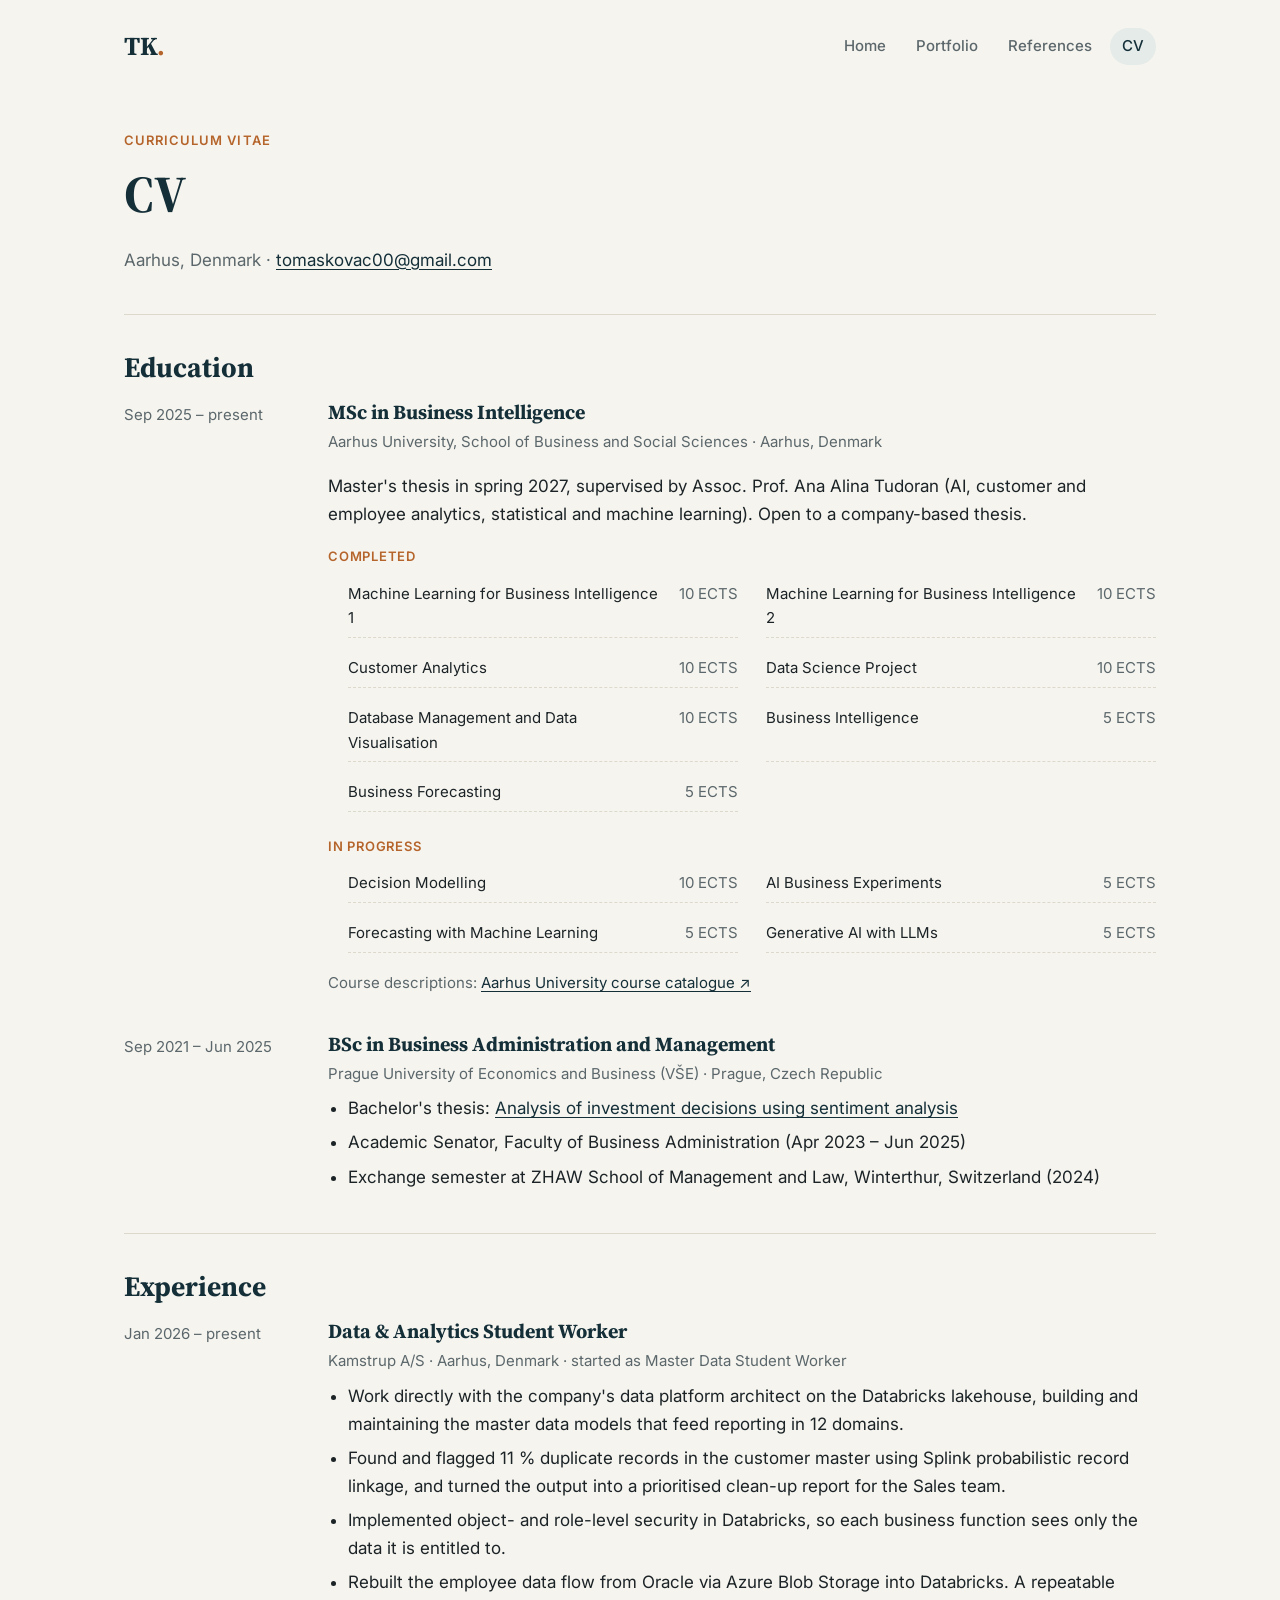
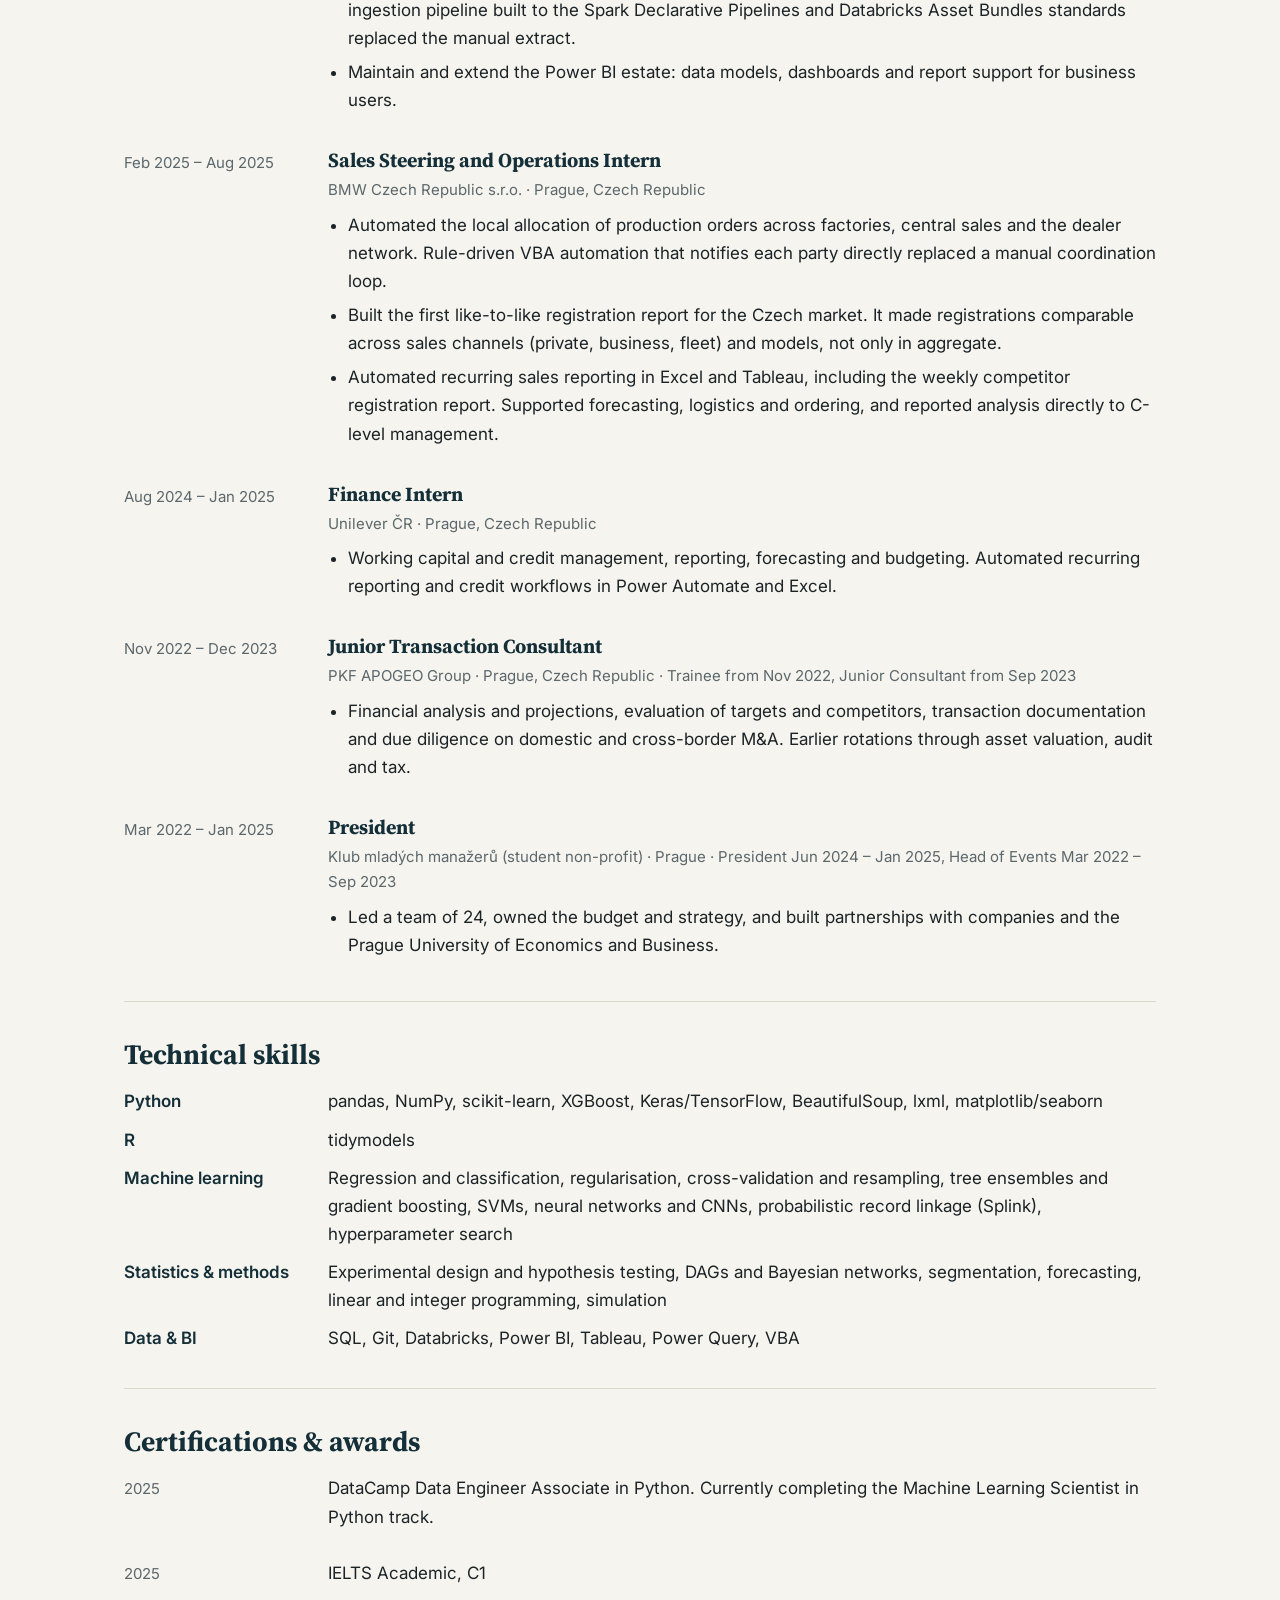
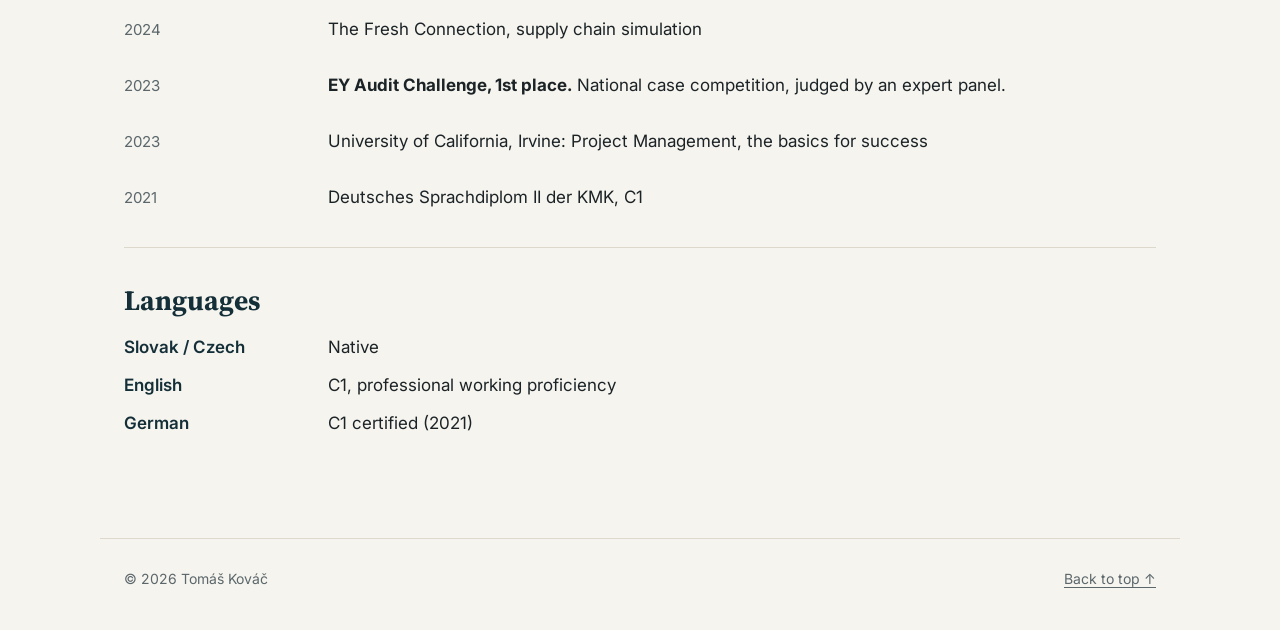
==== cv.html @ 1312817f "Add personal portfolio site: home, portfolio, references, CV Co-Authored-By: Claude Opus 5.5 <norepl" ====
<!doctype html>
<html lang="en">
<head>
  <meta charset="utf-8">
  <meta name="viewport" content="width=device-width, initial-scale=1">
  <title>CV | Tomáš Kováč</title>
  <meta name="description" content="CV of Tomáš Kováč: MSc Business Intelligence at Aarhus BSS, experience at Kamstrup, BMW Czech Republic, Unilever and PKF APOGEO.">
  <link rel="icon" href="assets/favicon.svg" type="image/svg+xml">
  <link rel="preconnect" href="https://fonts.googleapis.com">
  <link rel="preconnect" href="https://fonts.gstatic.com" crossorigin>
  <link rel="stylesheet" href="https://fonts.googleapis.com/css2?family=Inter:wght@400;500;600&family=Source+Serif+4:ital,wght@0,600;0,700;1,400&display=swap">
  <link rel="stylesheet" href="assets/style.css">
</head>
<body id="top">
  <a class="skip" href="#main">Skip to content</a>
  <header class="header">
    <a class="wordmark" href="./" aria-label="Tomáš Kováč, home">TK<span class="wordmark-dot">.</span></a>
    <nav aria-label="Main navigation">
      <a href="./">Home</a>
      <a href="portfolio.html">Portfolio</a>
      <a href="references.html">References</a>
      <a href="cv.html" class="active" aria-current="page">CV</a>
    </nav>
  </header>

  <main id="main">
    <section class="page-head">
      <span class="eyebrow">Curriculum vitae</span>
      <h1>CV</h1>
      <p>Aarhus, Denmark · <a href="mailto:tomaskovac00@gmail.com">tomaskovac00@gmail.com</a></p>
    </section>

    <section class="cv-section">
      <h2>Education</h2>

      <div class="entry">
        <div class="entry-date">Sep 2025 – present</div>
        <div>
          <h3>MSc in Business Intelligence</h3>
          <p class="entry-sub">Aarhus University, School of Business and Social Sciences · Aarhus, Denmark</p>
          <p>Master's thesis in spring 2027, supervised by Assoc. Prof. Ana Alina Tudoran (AI, customer and employee analytics, statistical and machine learning). Open to a company-based thesis.</p>

          <p class="label">Completed</p>
          <ul class="courses">
            <li><span>Machine Learning for Business Intelligence 1</span><span class="ects">10 ECTS</span></li>
            <li><span>Machine Learning for Business Intelligence 2</span><span class="ects">10 ECTS</span></li>
            <li><span>Customer Analytics</span><span class="ects">10 ECTS</span></li>
            <li><span>Data Science Project</span><span class="ects">10 ECTS</span></li>
            <li><span>Database Management and Data Visualisation</span><span class="ects">10 ECTS</span></li>
            <li><span>Business Intelligence</span><span class="ects">5 ECTS</span></li>
            <li><span>Business Forecasting</span><span class="ects">5 ECTS</span></li>
          </ul>

          <p class="label">In progress</p>
          <ul class="courses">
            <li><span>Decision Modelling</span><span class="ects">10 ECTS</span></li>
            <li><span>AI Business Experiments</span><span class="ects">5 ECTS</span></li>
            <li><span>Forecasting with Machine Learning</span><span class="ects">5 ECTS</span></li>
            <li><span>Generative AI with LLMs</span><span class="ects">5 ECTS</span></li>
          </ul>
          <p class="entry-sub" style="margin-top:12px">Course descriptions: <a href="https://kursuskatalog.au.dk/en/?year=2026-2027">Aarhus University course catalogue ↗</a></p>
        </div>
      </div>

      <div class="entry">
        <div class="entry-date">Sep 2021 – Jun 2025</div>
        <div>
          <h3>BSc in Business Administration and Management</h3>
          <p class="entry-sub">Prague University of Economics and Business (VŠE) · Prague, Czech Republic</p>
          <ul>
            <li>Bachelor's thesis: <a href="portfolio.html">Analysis of investment decisions using sentiment analysis</a></li>
            <li>Academic Senator, Faculty of Business Administration (Apr 2023 – Jun 2025)</li>
            <li>Exchange semester at ZHAW School of Management and Law, Winterthur, Switzerland (2024)</li>
          </ul>
        </div>
      </div>
    </section>

    <section class="cv-section">
      <h2>Experience</h2>

      <div class="entry">
        <div class="entry-date">Jan 2026 – present</div>
        <div>
          <h3>Data &amp; Analytics Student Worker</h3>
          <p class="entry-sub">Kamstrup A/S · Aarhus, Denmark · started as Master Data Student Worker</p>
          <ul>
            <li>Work directly with the company's data platform architect on the Databricks lakehouse, building and maintaining the master data models that feed reporting in 12 domains.</li>
            <li>Found and flagged 11 % duplicate records in the customer master using Splink probabilistic record linkage, and turned the output into a prioritised clean-up report for the Sales team.</li>
            <li>Implemented object- and role-level security in Databricks, so each business function sees only the data it is entitled to.</li>
            <li>Rebuilt the employee data flow from Oracle via Azure Blob Storage into Databricks. A repeatable ingestion pipeline built to the Spark Declarative Pipelines and Databricks Asset Bundles standards replaced the manual extract.</li>
            <li>Maintain and extend the Power BI estate: data models, dashboards and report support for business users.</li>
          </ul>
        </div>
      </div>

      <div class="entry">
        <div class="entry-date">Feb 2025 – Aug 2025</div>
        <div>
          <h3>Sales Steering and Operations Intern</h3>
          <p class="entry-sub">BMW Czech Republic s.r.o. · Prague, Czech Republic</p>
          <ul>
            <li>Automated the local allocation of production orders across factories, central sales and the dealer network. Rule-driven VBA automation that notifies each party directly replaced a manual coordination loop.</li>
            <li>Built the first like-to-like registration report for the Czech market. It made registrations comparable across sales channels (private, business, fleet) and models, not only in aggregate.</li>
            <li>Automated recurring sales reporting in Excel and Tableau, including the weekly competitor registration report. Supported forecasting, logistics and ordering, and reported analysis directly to C-level management.</li>
          </ul>
        </div>
      </div>

      <div class="entry">
        <div class="entry-date">Aug 2024 – Jan 2025</div>
        <div>
          <h3>Finance Intern</h3>
          <p class="entry-sub">Unilever ČR · Prague, Czech Republic</p>
          <ul>
            <li>Working capital and credit management, reporting, forecasting and budgeting. Automated recurring reporting and credit workflows in Power Automate and Excel.</li>
          </ul>
        </div>
      </div>

      <div class="entry">
        <div class="entry-date">Nov 2022 – Dec 2023</div>
        <div>
          <h3>Junior Transaction Consultant</h3>
          <p class="entry-sub">PKF APOGEO Group · Prague, Czech Republic · Trainee from Nov 2022, Junior Consultant from Sep 2023</p>
          <ul>
            <li>Financial analysis and projections, evaluation of targets and competitors, transaction documentation and due diligence on domestic and cross-border M&amp;A. Earlier rotations through asset valuation, audit and tax.</li>
          </ul>
        </div>
      </div>

      <div class="entry">
        <div class="entry-date">Mar 2022 – Jan 2025</div>
        <div>
          <h3>President</h3>
          <p class="entry-sub">Klub mladých manažerů (student non-profit) · Prague · President Jun 2024 – Jan 2025, Head of Events Mar 2022 – Sep 2023</p>
          <ul>
            <li>Led a team of 24, owned the budget and strategy, and built partnerships with companies and the Prague University of Economics and Business.</li>
          </ul>
        </div>
      </div>
    </section>

    <section class="cv-section">
      <h2>Technical skills</h2>
      <dl class="skills">
        <dt>Python</dt><dd>pandas, NumPy, scikit-learn, XGBoost, Keras/TensorFlow, BeautifulSoup, lxml, matplotlib/seaborn</dd>
        <dt>R</dt><dd>tidymodels</dd>
        <dt>Machine learning</dt><dd>Regression and classification, regularisation, cross-validation and resampling, tree ensembles and gradient boosting, SVMs, neural networks and CNNs, probabilistic record linkage (Splink), hyperparameter search</dd>
        <dt>Statistics &amp; methods</dt><dd>Experimental design and hypothesis testing, DAGs and Bayesian networks, segmentation, forecasting, linear and integer programming, simulation</dd>
        <dt>Data &amp; BI</dt><dd>SQL, Git, Databricks, Power BI, Tableau, Power Query, VBA</dd>
      </dl>
    </section>

    <section class="cv-section">
      <h2>Certifications &amp; awards</h2>
      <div class="entry"><div class="entry-date">2025</div><div>DataCamp Data Engineer Associate in Python. Currently completing the Machine Learning Scientist in Python track.</div></div>
      <div class="entry"><div class="entry-date">2025</div><div>IELTS Academic, C1</div></div>
      <div class="entry"><div class="entry-date">2024</div><div>The Fresh Connection, supply chain simulation</div></div>
      <div class="entry"><div class="entry-date">2023</div><div><strong>EY Audit Challenge, 1st place.</strong> National case competition, judged by an expert panel.</div></div>
      <div class="entry"><div class="entry-date">2023</div><div>University of California, Irvine: Project Management, the basics for success</div></div>
      <div class="entry"><div class="entry-date">2021</div><div>Deutsches Sprachdiplom II der KMK, C1</div></div>
    </section>

    <section class="cv-section">
      <h2>Languages</h2>
      <dl class="skills">
        <dt>Slovak / Czech</dt><dd>Native</dd>
        <dt>English</dt><dd>C1, professional working proficiency</dd>
        <dt>German</dt><dd>C1 certified (2021)</dd>
      </dl>
    </section>
  </main>

  <footer class="footer">
    <span>© 2026 Tomáš Kováč</span>
    <a href="#top">Back to top ↑</a>
  </footer>
</body>
</html>
---- assets/style.css ----
:root {
  --bg: #f6f4ef;
  --surface: #ffffff;
  --ink: #1b2326;
  --muted: #5b676b;
  --line: #ddd8cc;
  --accent: #142f38;
  --accent-soft: #e4ebe9;
  --highlight: #b5652b;
  --serif: "Source Serif 4", Georgia, "Times New Roman", serif;
  --sans: "Inter", system-ui, -apple-system, "Segoe UI", Roboto, sans-serif;
  --max: 1080px;
}

* { box-sizing: border-box; }
html { scroll-behavior: smooth; }
body {
  margin: 0;
  background: var(--bg);
  color: var(--ink);
  font: 17px/1.65 var(--sans);
  -webkit-font-smoothing: antialiased;
}
img { max-width: 100%; display: block; }
a { color: var(--accent); text-underline-offset: 3px; }
a:hover { color: var(--highlight); }

.skip { position: absolute; left: -999px; }
.skip:focus { left: 16px; top: 16px; background: var(--surface); padding: 8px 12px; z-index: 10; }

/* Header */
.header {
  max-width: var(--max);
  margin: 0 auto;
  padding: 28px 24px;
  display: flex;
  align-items: center;
  justify-content: space-between;
  gap: 24px;
}
.wordmark {
  font: 700 26px/1 var(--serif);
  color: var(--accent);
  text-decoration: none;
  letter-spacing: -0.5px;
}
.wordmark-dot { color: var(--highlight); }
.header nav { display: flex; gap: 6px; flex-wrap: wrap; }
.header nav a {
  color: var(--muted);
  text-decoration: none;
  font-size: 15px;
  font-weight: 500;
  padding: 6px 12px;
  border-radius: 999px;
}
.header nav a:hover { color: var(--accent); background: var(--accent-soft); }
.header nav a.active { color: var(--accent); background: var(--accent-soft); }

main { max-width: var(--max); margin: 0 auto; padding: 0 24px 64px; }

/* Hero */
.hero {
  display: grid;
  grid-template-columns: 1.5fr 1fr;
  gap: 56px;
  align-items: center;
  padding: 40px 0 56px;
}
.eyebrow {
  display: inline-block;
  font-size: 13px;
  font-weight: 600;
  letter-spacing: 0.08em;
  text-transform: uppercase;
  color: var(--highlight);
  margin-bottom: 12px;
}
h1, h2, h3 { font-family: var(--serif); color: var(--accent); line-height: 1.2; }
h1 { font-size: clamp(36px, 5vw, 52px); margin: 0 0 20px; letter-spacing: -0.5px; }
h2 { font-size: 28px; margin: 0 0 16px; }
h3 { font-size: 20px; margin: 0 0 6px; }
.lead { font-size: 19px; color: var(--ink); margin: 0 0 16px; }
.hero p { color: var(--muted); }

.profile-links { display: flex; flex-wrap: wrap; gap: 10px; margin-top: 24px; }
.profile-links a {
  display: inline-flex;
  align-items: center;
  gap: 8px;
  padding: 8px 14px;
  border: 1px solid var(--line);
  border-radius: 999px;
  background: var(--surface);
  color: var(--accent);
  text-decoration: none;
  font-size: 15px;
}
.profile-links a:hover { border-color: var(--accent); color: var(--accent); }
.profile-links svg { flex-shrink: 0; }

.portrait-wrap {
  aspect-ratio: 1;
  border-radius: 24px;
  overflow: hidden;
  background: var(--accent);
  display: grid;
  place-items: center;
}
.portrait-wrap img { width: 100%; height: 100%; object-fit: cover; }
.monogram { font: 700 96px/1 var(--serif); color: var(--bg); letter-spacing: -2px; }
.monogram span { color: var(--highlight); }

/* Home cards */
.home-links {
  display: grid;
  grid-template-columns: repeat(3, 1fr);
  gap: 20px;
}
.home-card {
  display: block;
  padding: 28px;
  background: var(--surface);
  border: 1px solid var(--line);
  border-radius: 18px;
  color: inherit;
  text-decoration: none;
  transition: border-color .15s, transform .15s;
}
.home-card:hover { border-color: var(--accent); transform: translateY(-2px); color: inherit; }
.home-card h2 { font-size: 22px; display: flex; justify-content: space-between; margin-bottom: 8px; }
.home-card p { margin: 0; color: var(--muted); font-size: 15px; }

/* Page header */
.page-head { padding: 32px 0 40px; max-width: 760px; }
.page-head p { color: var(--muted); margin: 0; }

/* Projects */
.projects { display: grid; gap: 28px; }
.project {
  display: grid;
  grid-template-columns: 360px 1fr;
  background: var(--surface);
  border: 1px solid var(--line);
  border-radius: 18px;
  overflow: hidden;
}
.project-img { background: #fff; border-right: 1px solid var(--line); display: grid; place-items: center; padding: 16px; }
.project-img img { width: 100%; height: 100%; max-height: 300px; object-fit: contain; }
.project-body { padding: 28px 32px; }
.project-meta { font-size: 13px; font-weight: 600; letter-spacing: .06em; text-transform: uppercase; color: var(--highlight); margin-bottom: 8px; }
.project-body p { margin: 8px 0 14px; color: var(--muted); }
.project-body ul { margin: 0 0 16px; padding-left: 20px; color: var(--ink); font-size: 15px; }
.project-body li { margin-bottom: 4px; }
.tags { display: flex; flex-wrap: wrap; gap: 6px; margin-bottom: 18px; }
.tag { font-size: 13px; padding: 3px 10px; border-radius: 999px; background: var(--accent-soft); color: var(--accent); }
.btn {
  display: inline-flex; align-items: center; gap: 8px;
  padding: 9px 16px; border-radius: 999px;
  background: var(--accent); color: var(--bg); text-decoration: none; font-size: 15px; font-weight: 500;
}
.btn:hover { background: var(--highlight); color: #fff; }

/* References */
.quotes { display: grid; gap: 24px; }
.quote {
  margin: 0;
  padding: 32px 36px;
  background: var(--surface);
  border: 1px solid var(--line);
  border-left: 4px solid var(--highlight);
  border-radius: 18px;
}
.quote blockquote { margin: 0 0 18px; font: italic 21px/1.55 var(--serif); color: var(--ink); }
.quote figcaption { color: var(--muted); font-size: 15px; }
.quote figcaption strong { color: var(--accent); display: block; font-size: 16px; }
.note { margin-top: 32px; color: var(--muted); font-size: 15px; }

/* CV */
.cv-section { padding: 36px 0; border-top: 1px solid var(--line); }
.cv-section:first-of-type { border-top: 0; padding-top: 0; }
.entry { display: grid; grid-template-columns: 180px 1fr; gap: 24px; margin-bottom: 28px; }
.entry:last-child { margin-bottom: 0; }
.entry-date { color: var(--muted); font-size: 15px; padding-top: 3px; }
.entry-sub { color: var(--muted); font-size: 15px; margin: 0 0 8px; }
.entry ul { margin: 8px 0 0; padding-left: 20px; }
.entry li { margin-bottom: 6px; }
.courses { display: grid; grid-template-columns: 1fr 1fr; gap: 6px 28px; margin: 12px 0 0; padding: 0; list-style: none; }
.courses li { font-size: 15px; padding: 6px 0; border-bottom: 1px dashed var(--line); display: flex; justify-content: space-between; gap: 12px; }
.courses .ects { color: var(--muted); white-space: nowrap; }
.label { font-size: 13px; font-weight: 600; letter-spacing: .06em; text-transform: uppercase; color: var(--highlight); margin: 18px 0 0; }
.skills { display: grid; grid-template-columns: 180px 1fr; gap: 10px 24px; margin: 0; }
.skills dt { font-weight: 600; color: var(--accent); }
.skills dd { margin: 0; color: var(--ink); }

/* Footer */
.footer {
  max-width: var(--max);
  margin: 0 auto;
  padding: 28px 24px 40px;
  border-top: 1px solid var(--line);
  display: flex;
  justify-content: space-between;
  gap: 16px;
  flex-wrap: wrap;
  color: var(--muted);
  font-size: 14px;
}
.footer a { color: var(--muted); }

@media (max-width: 860px) {
  .hero { grid-template-columns: 1fr; gap: 32px; padding-top: 16px; }
  .portrait-wrap { max-width: 280px; }
  .home-links { grid-template-columns: 1fr; }
  .project { grid-template-columns: 1fr; }
  .project-img { border-right: 0; border-bottom: 1px solid var(--line); }
  .entry, .skills { grid-template-columns: 1fr; gap: 4px; }
  .courses { grid-template-columns: 1fr; }
}
@media (max-width: 560px) {
  .header { flex-direction: column; align-items: flex-start; gap: 12px; padding: 20px 16px; }
  main { padding: 0 16px 48px; }
  .project-body, .quote { padding: 22px; }
}
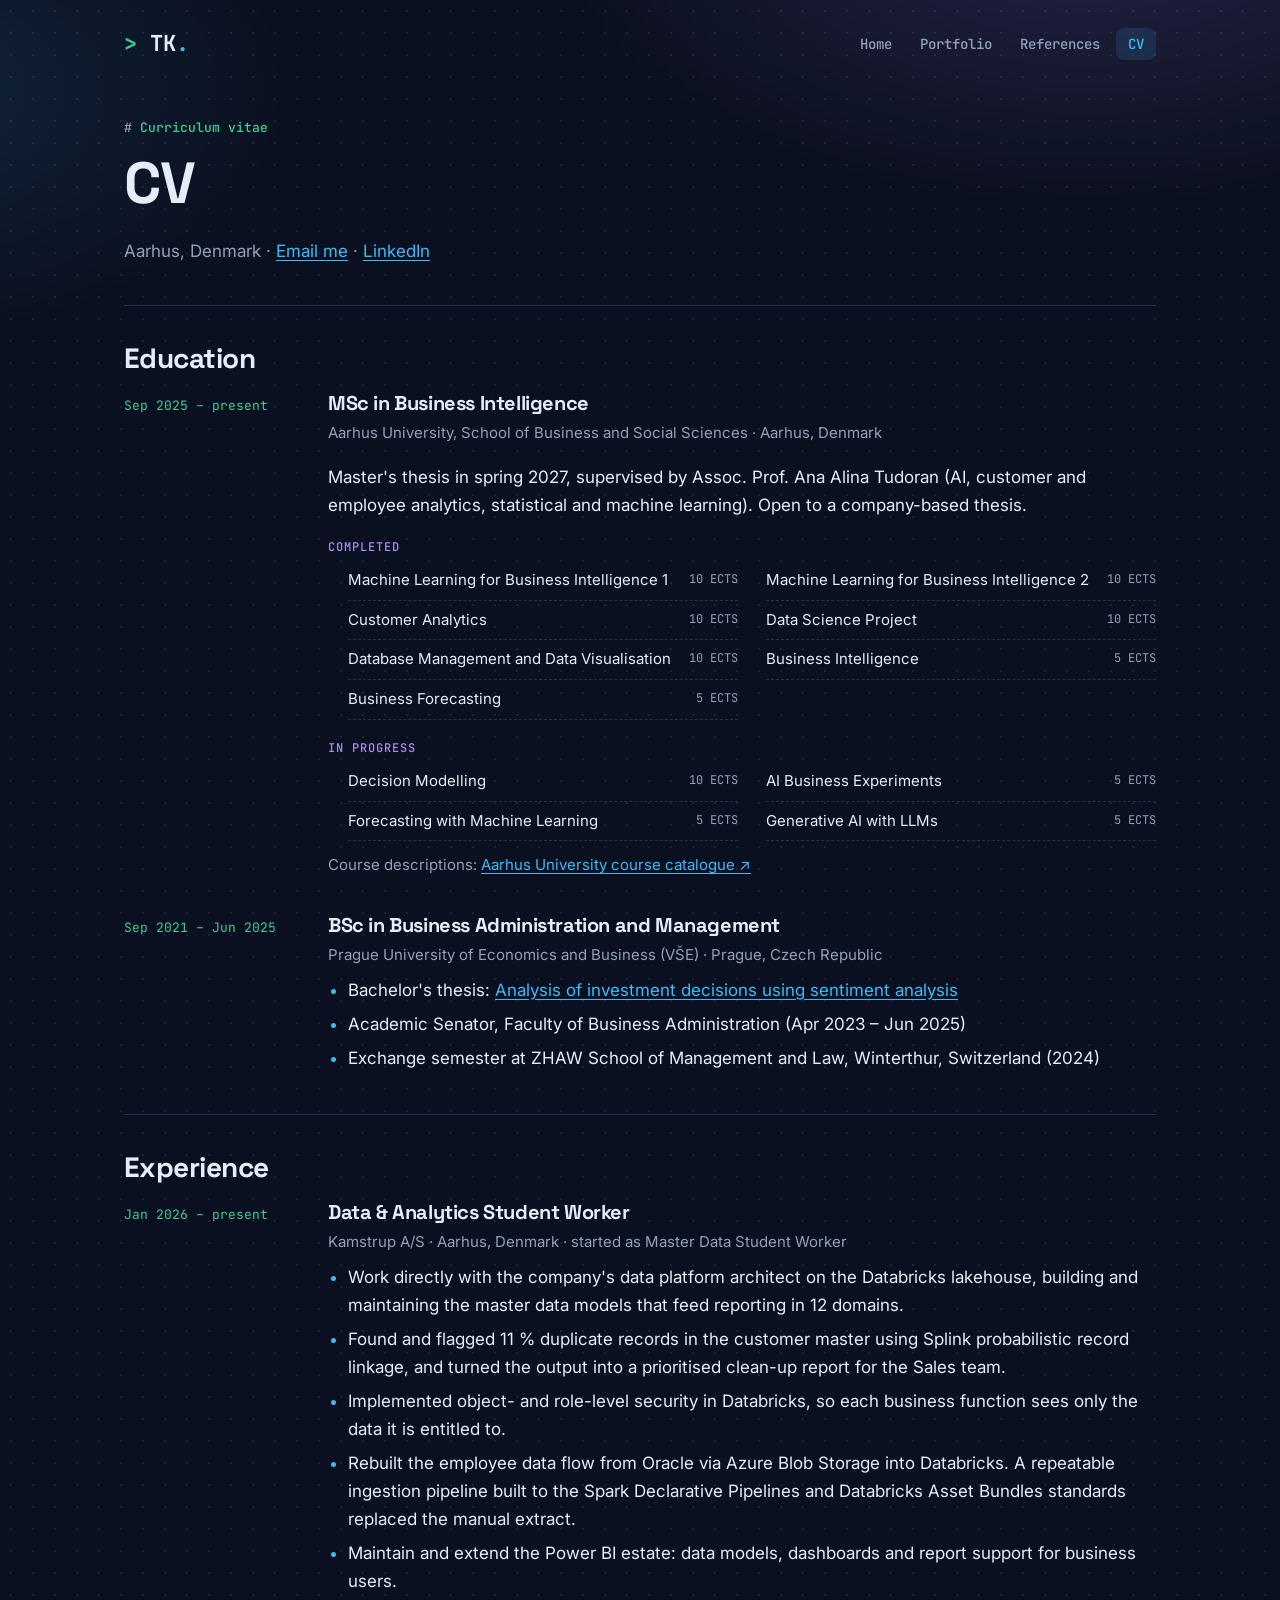
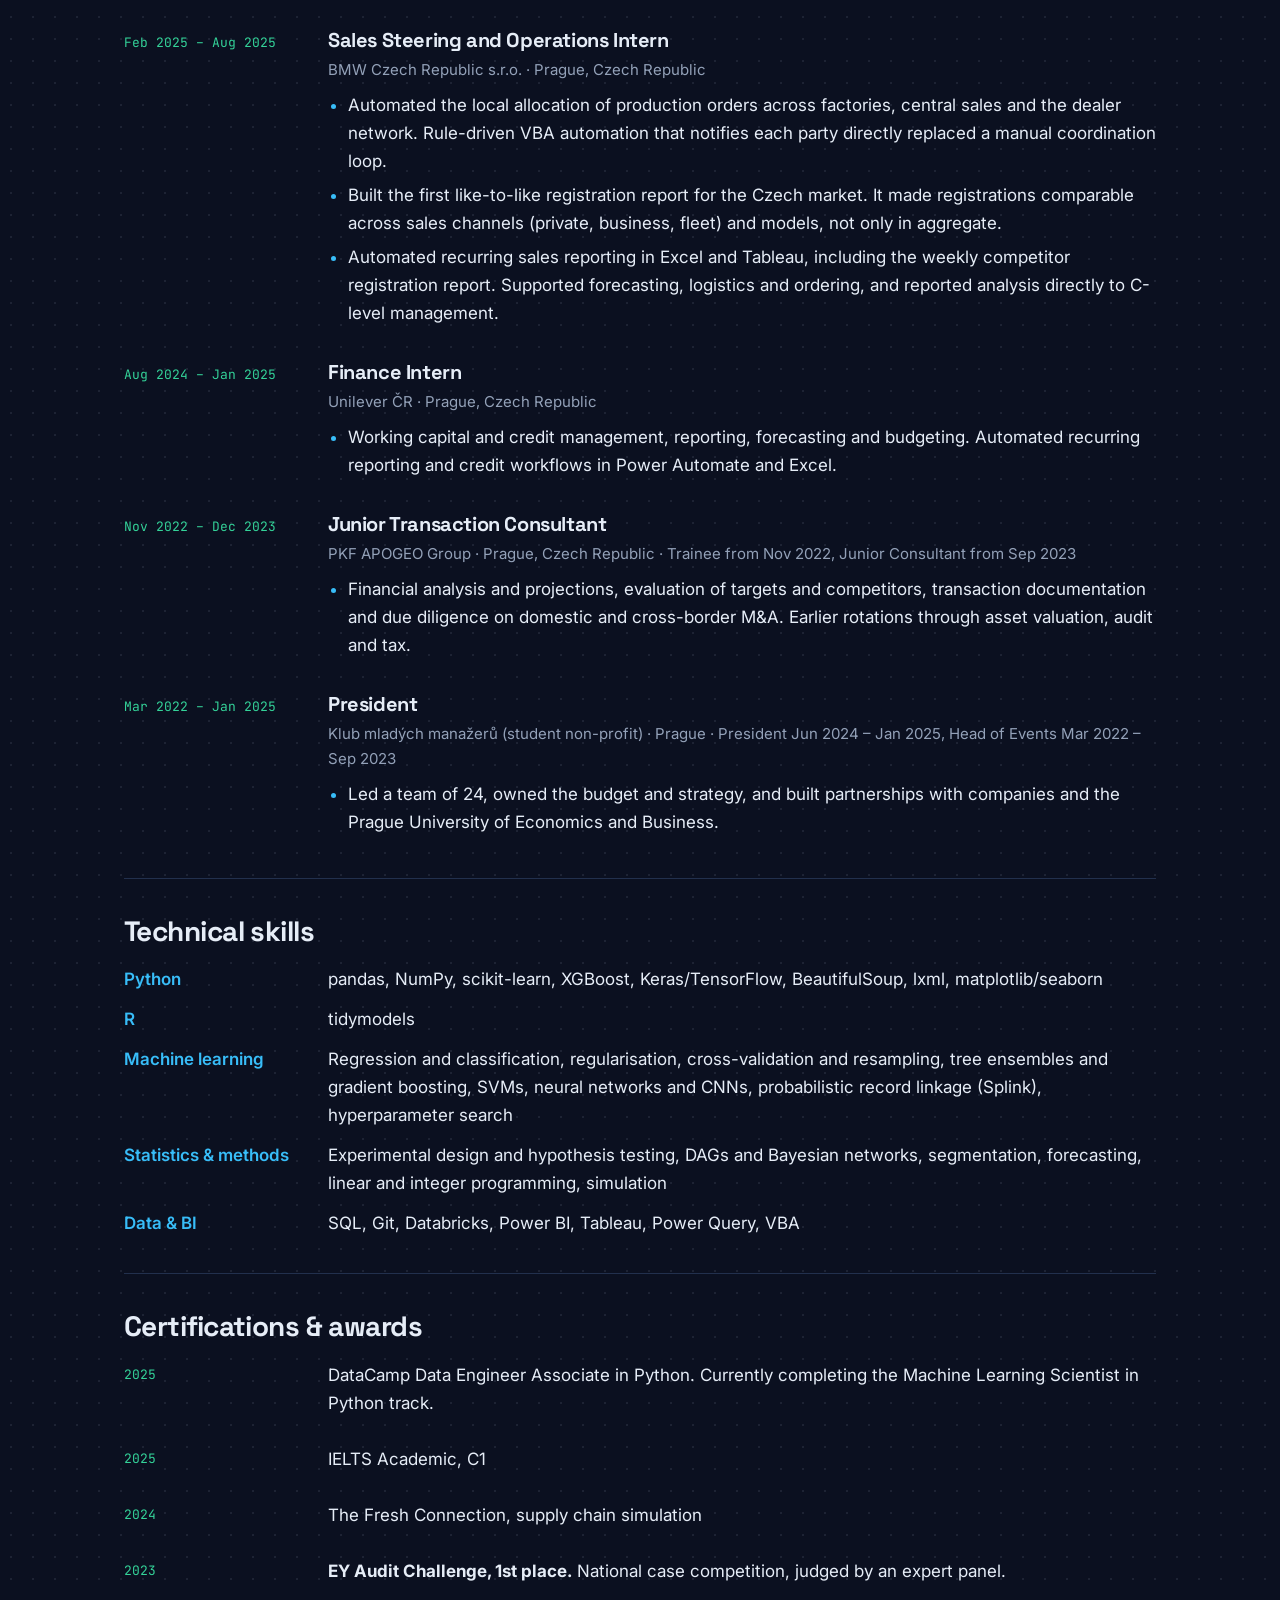
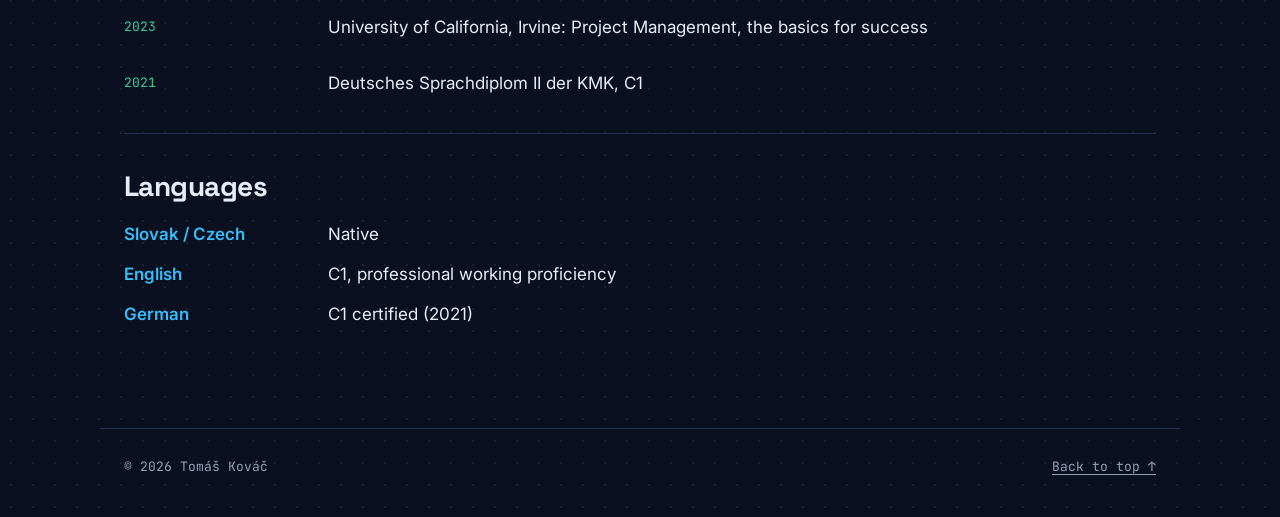
==== commit e0729660: "Dark data-science theme, portrait, anonymised references, hidden email Co-Authored-By: Claude Opus 5" ====
--- a/cv.html
+++ b/cv.html
@@ -8,8 +8,9 @@
   <link rel="icon" href="assets/favicon.svg" type="image/svg+xml">
   <link rel="preconnect" href="https://fonts.googleapis.com">
   <link rel="preconnect" href="https://fonts.gstatic.com" crossorigin>
-  <link rel="stylesheet" href="https://fonts.googleapis.com/css2?family=Inter:wght@400;500;600&family=Source+Serif+4:ital,wght@0,600;0,700;1,400&display=swap">
+  <link rel="stylesheet" href="https://fonts.googleapis.com/css2?family=Inter:wght@400;500;600&family=JetBrains+Mono:wght@400;500;600;700&family=Space+Grotesk:wght@500;700&display=swap">
   <link rel="stylesheet" href="assets/style.css">
+  <script src="assets/site.js" defer></script>
 </head>
 <body id="top">
   <a class="skip" href="#main">Skip to content</a>
@@ -27,7 +28,7 @@
     <section class="page-head">
       <span class="eyebrow">Curriculum vitae</span>
       <h1>CV</h1>
-      <p>Aarhus, Denmark · <a href="mailto:tomaskovac00@gmail.com">tomaskovac00@gmail.com</a></p>
+      <p>Aarhus, Denmark · <button type="button" class="inline-btn" data-email>Email me</button> · <a href="https://www.linkedin.com/in/tomas-kovac-aubss/">LinkedIn</a></p>
     </section>
 
     <section class="cv-section">
--- a/assets/style.css
+++ b/assets/style.css
@@ -1,14 +1,18 @@
 :root {
-  --bg: #f6f4ef;
-  --surface: #ffffff;
-  --ink: #1b2326;
-  --muted: #5b676b;
-  --line: #ddd8cc;
-  --accent: #142f38;
-  --accent-soft: #e4ebe9;
-  --highlight: #b5652b;
-  --serif: "Source Serif 4", Georgia, "Times New Roman", serif;
+  --bg: #0b1020;
+  --bg-2: #0f1629;
+  --surface: #121a2e;
+  --surface-2: #17213a;
+  --ink: #e6edf7;
+  --muted: #93a1b8;
+  --line: #22304d;
+  --accent: #38bdf8;
+  --accent-2: #a78bfa;
+  --accent-3: #34d399;
+  --accent-soft: rgba(56, 189, 248, 0.12);
   --sans: "Inter", system-ui, -apple-system, "Segoe UI", Roboto, sans-serif;
+  --display: "Space Grotesk", var(--sans);
+  --mono: "JetBrains Mono", ui-monospace, SFMono-Regular, Menlo, monospace;
   --max: 1080px;
 }
 
@@ -16,17 +20,24 @@
 html { scroll-behavior: smooth; }
 body {
   margin: 0;
-  background: var(--bg);
   color: var(--ink);
   font: 17px/1.65 var(--sans);
   -webkit-font-smoothing: antialiased;
+  background-color: var(--bg);
+  background-image:
+    radial-gradient(900px 500px at 85% -10%, rgba(167, 139, 250, 0.16), transparent 60%),
+    radial-gradient(700px 420px at -10% 10%, rgba(56, 189, 248, 0.12), transparent 60%),
+    radial-gradient(rgba(147, 161, 184, 0.13) 1px, transparent 1px);
+  background-size: auto, auto, 22px 22px;
+  background-attachment: fixed, fixed, scroll;
 }
 img { max-width: 100%; display: block; }
 a { color: var(--accent); text-underline-offset: 3px; }
-a:hover { color: var(--highlight); }
+a:hover { color: var(--accent-2); }
+::selection { background: rgba(56, 189, 248, 0.35); }
 
 .skip { position: absolute; left: -999px; }
-.skip:focus { left: 16px; top: 16px; background: var(--surface); padding: 8px 12px; z-index: 10; }
+.skip:focus { left: 16px; top: 16px; background: var(--surface); color: var(--ink); padding: 8px 12px; z-index: 10; }
 
 /* Header */
 .header {
@@ -39,127 +50,162 @@
   gap: 24px;
 }
 .wordmark {
-  font: 700 26px/1 var(--serif);
-  color: var(--accent);
+  font: 700 22px/1 var(--mono);
+  color: var(--ink);
   text-decoration: none;
-  letter-spacing: -0.5px;
-}
-.wordmark-dot { color: var(--highlight); }
-.header nav { display: flex; gap: 6px; flex-wrap: wrap; }
+}
+.wordmark::before { content: "> "; color: var(--accent-3); }
+.wordmark-dot { color: var(--accent); animation: blink 1.2s steps(1) infinite; }
+@keyframes blink { 50% { opacity: 0; } }
+@media (prefers-reduced-motion: reduce) { .wordmark-dot { animation: none; } }
+.header nav { display: flex; gap: 4px; flex-wrap: wrap; }
 .header nav a {
   color: var(--muted);
   text-decoration: none;
-  font-size: 15px;
-  font-weight: 500;
-  padding: 6px 12px;
-  border-radius: 999px;
-}
-.header nav a:hover { color: var(--accent); background: var(--accent-soft); }
+  font: 500 14px/1 var(--mono);
+  padding: 9px 12px;
+  border-radius: 8px;
+}
+.header nav a:hover { color: var(--ink); background: var(--surface); }
 .header nav a.active { color: var(--accent); background: var(--accent-soft); }
 
 main { max-width: var(--max); margin: 0 auto; padding: 0 24px 64px; }
+
+/* Typography */
+h1, h2, h3 { font-family: var(--display); color: var(--ink); line-height: 1.15; letter-spacing: -0.02em; }
+h1 { font-size: clamp(38px, 5.5vw, 58px); margin: 0 0 20px; }
+h2 { font-size: 28px; margin: 0 0 18px; }
+h3 { font-size: 20px; margin: 0 0 6px; }
+.eyebrow {
+  display: inline-block;
+  font: 500 13px/1 var(--mono);
+  color: var(--accent-3);
+  margin-bottom: 16px;
+}
+.eyebrow::before { content: "# "; color: var(--muted); }
+.gradient-text {
+  background: linear-gradient(90deg, var(--accent), var(--accent-2));
+  -webkit-background-clip: text;
+  background-clip: text;
+  color: transparent;
+}
 
 /* Hero */
 .hero {
   display: grid;
-  grid-template-columns: 1.5fr 1fr;
-  gap: 56px;
-  align-items: center;
-  padding: 40px 0 56px;
-}
-.eyebrow {
-  display: inline-block;
-  font-size: 13px;
-  font-weight: 600;
-  letter-spacing: 0.08em;
-  text-transform: uppercase;
-  color: var(--highlight);
-  margin-bottom: 12px;
-}
-h1, h2, h3 { font-family: var(--serif); color: var(--accent); line-height: 1.2; }
-h1 { font-size: clamp(36px, 5vw, 52px); margin: 0 0 20px; letter-spacing: -0.5px; }
-h2 { font-size: 28px; margin: 0 0 16px; }
-h3 { font-size: 20px; margin: 0 0 6px; }
-.lead { font-size: 19px; color: var(--ink); margin: 0 0 16px; }
+  grid-template-columns: 1.4fr 1fr;
+  gap: 48px;
+  align-items: end;
+  padding: 24px 0 56px;
+}
+.hero-copy { padding-bottom: 40px; }
+.lead { font-size: 20px; color: var(--ink); margin: 0 0 16px; }
 .hero p { color: var(--muted); }
 
-.profile-links { display: flex; flex-wrap: wrap; gap: 10px; margin-top: 24px; }
-.profile-links a {
+.profile-links { display: flex; flex-wrap: wrap; gap: 10px; margin-top: 28px; }
+.profile-links a, .profile-links button {
   display: inline-flex;
   align-items: center;
   gap: 8px;
-  padding: 8px 14px;
+  padding: 9px 16px;
   border: 1px solid var(--line);
-  border-radius: 999px;
+  border-radius: 10px;
   background: var(--surface);
-  color: var(--accent);
+  color: var(--ink);
   text-decoration: none;
-  font-size: 15px;
-}
-.profile-links a:hover { border-color: var(--accent); color: var(--accent); }
+  font: 500 14px/1.2 var(--mono);
+  cursor: pointer;
+  transition: border-color .15s, color .15s;
+}
+.profile-links a:hover, .profile-links button:hover { border-color: var(--accent); color: var(--accent); }
 .profile-links svg { flex-shrink: 0; }
 
 .portrait-wrap {
-  aspect-ratio: 1;
-  border-radius: 24px;
-  overflow: hidden;
-  background: var(--accent);
-  display: grid;
-  place-items: center;
-}
-.portrait-wrap img { width: 100%; height: 100%; object-fit: cover; }
-.monogram { font: 700 96px/1 var(--serif); color: var(--bg); letter-spacing: -2px; }
-.monogram span { color: var(--highlight); }
+  position: relative;
+  align-self: end;
+  aspect-ratio: 813 / 900;
+  max-width: 420px;
+  width: 100%;
+  justify-self: end;
+}
+.portrait-wrap::before {
+  content: "";
+  position: absolute;
+  inset: 12% 4% 0;
+  border-radius: 50% 50% 24px 24px;
+  background: linear-gradient(160deg, var(--accent) 0%, var(--accent-2) 100%);
+  opacity: 0.85;
+  filter: blur(2px);
+}
+.portrait-wrap::after {
+  content: "";
+  position: absolute;
+  inset: 12% 4% 0;
+  border-radius: 50% 50% 24px 24px;
+  background-image: radial-gradient(rgba(255, 255, 255, 0.22) 1px, transparent 1px);
+  background-size: 14px 14px;
+}
+.portrait-wrap img {
+  position: relative;
+  z-index: 1;
+  width: 100%;
+  height: 100%;
+  object-fit: contain;
+  object-position: bottom;
+  -webkit-mask-image: linear-gradient(to bottom, #000 82%, transparent 100%);
+  mask-image: linear-gradient(to bottom, #000 82%, transparent 100%);
+}
 
 /* Home cards */
-.home-links {
-  display: grid;
-  grid-template-columns: repeat(3, 1fr);
-  gap: 20px;
-}
+.home-links { display: grid; grid-template-columns: repeat(3, 1fr); gap: 20px; }
 .home-card {
   display: block;
-  padding: 28px;
+  padding: 26px;
   background: var(--surface);
   border: 1px solid var(--line);
-  border-radius: 18px;
+  border-radius: 16px;
   color: inherit;
   text-decoration: none;
   transition: border-color .15s, transform .15s;
 }
 .home-card:hover { border-color: var(--accent); transform: translateY(-2px); color: inherit; }
-.home-card h2 { font-size: 22px; display: flex; justify-content: space-between; margin-bottom: 8px; }
+.home-card h2 { font-size: 21px; display: flex; justify-content: space-between; margin-bottom: 8px; }
+.home-card h2 span { color: var(--accent); }
 .home-card p { margin: 0; color: var(--muted); font-size: 15px; }
+.card-index { font: 500 12px/1 var(--mono); color: var(--accent-2); display: block; margin-bottom: 14px; }
 
 /* Page header */
-.page-head { padding: 32px 0 40px; max-width: 760px; }
+.page-head { padding: 24px 0 40px; max-width: 760px; }
 .page-head p { color: var(--muted); margin: 0; }
 
 /* Projects */
 .projects { display: grid; gap: 28px; }
 .project {
   display: grid;
-  grid-template-columns: 360px 1fr;
+  grid-template-columns: 380px 1fr;
   background: var(--surface);
   border: 1px solid var(--line);
-  border-radius: 18px;
+  border-radius: 16px;
   overflow: hidden;
 }
-.project-img { background: #fff; border-right: 1px solid var(--line); display: grid; place-items: center; padding: 16px; }
-.project-img img { width: 100%; height: 100%; max-height: 300px; object-fit: contain; }
+.project-img { background: var(--bg-2); border-right: 1px solid var(--line); display: grid; place-items: center; padding: 18px; }
+.project-img img { width: 100%; max-height: 300px; object-fit: contain; border-radius: 8px; background: #fff; }
 .project-body { padding: 28px 32px; }
-.project-meta { font-size: 13px; font-weight: 600; letter-spacing: .06em; text-transform: uppercase; color: var(--highlight); margin-bottom: 8px; }
+.project-meta { font: 500 13px/1.4 var(--mono); color: var(--accent-3); margin-bottom: 10px; }
 .project-body p { margin: 8px 0 14px; color: var(--muted); }
-.project-body ul { margin: 0 0 16px; padding-left: 20px; color: var(--ink); font-size: 15px; }
+.project-body ul { margin: 0 0 18px; padding-left: 20px; font-size: 15px; }
 .project-body li { margin-bottom: 4px; }
-.tags { display: flex; flex-wrap: wrap; gap: 6px; margin-bottom: 18px; }
-.tag { font-size: 13px; padding: 3px 10px; border-radius: 999px; background: var(--accent-soft); color: var(--accent); }
+.project-body li::marker { color: var(--accent); }
+.project-body strong { color: var(--accent); }
+.tags { display: flex; flex-wrap: wrap; gap: 6px; margin-bottom: 20px; }
+.tag { font: 500 12px/1 var(--mono); padding: 6px 10px; border-radius: 6px; background: var(--surface-2); border: 1px solid var(--line); color: var(--muted); }
 .btn {
   display: inline-flex; align-items: center; gap: 8px;
-  padding: 9px 16px; border-radius: 999px;
-  background: var(--accent); color: var(--bg); text-decoration: none; font-size: 15px; font-weight: 500;
-}
-.btn:hover { background: var(--highlight); color: #fff; }
+  padding: 10px 16px; border-radius: 10px;
+  background: linear-gradient(90deg, var(--accent), var(--accent-2));
+  color: #0b1020; text-decoration: none; font: 600 14px/1 var(--mono);
+}
+.btn:hover { color: #0b1020; filter: brightness(1.1); }
 
 /* References */
 .quotes { display: grid; gap: 24px; }
@@ -168,30 +214,63 @@
   padding: 32px 36px;
   background: var(--surface);
   border: 1px solid var(--line);
-  border-left: 4px solid var(--highlight);
-  border-radius: 18px;
-}
-.quote blockquote { margin: 0 0 18px; font: italic 21px/1.55 var(--serif); color: var(--ink); }
-.quote figcaption { color: var(--muted); font-size: 15px; }
-.quote figcaption strong { color: var(--accent); display: block; font-size: 16px; }
-.note { margin-top: 32px; color: var(--muted); font-size: 15px; }
+  border-radius: 16px;
+  position: relative;
+}
+.quote::before {
+  content: "“";
+  position: absolute;
+  top: 6px;
+  right: 24px;
+  font: 700 96px/1 var(--display);
+  color: var(--accent-2);
+  opacity: 0.35;
+}
+.quote blockquote { margin: 0 0 20px; padding-right: 56px; }
+.quote blockquote p { font-size: 19px; line-height: 1.6; margin: 0 0 12px; color: var(--ink); }
+.quote figcaption { color: var(--muted); font: 14px/1.5 var(--mono); }
+.quote figcaption strong { color: var(--accent); display: block; font-size: 15px; font-weight: 600; }
+.consent {
+  margin-top: 32px;
+  padding: 22px 26px;
+  border: 1px dashed var(--line);
+  border-radius: 16px;
+  color: var(--muted);
+  font-size: 15px;
+  display: grid;
+  grid-template-columns: auto 1fr;
+  gap: 16px;
+  align-items: start;
+}
+.consent svg { color: var(--accent-3); margin-top: 2px; }
+.consent p { margin: 0 0 6px; }
+.consent strong { color: var(--ink); }
+.consent button {
+  font: inherit; color: var(--accent); background: none; border: 0; padding: 0;
+  text-decoration: underline; text-underline-offset: 3px; cursor: pointer;
+}
 
 /* CV */
 .cv-section { padding: 36px 0; border-top: 1px solid var(--line); }
 .cv-section:first-of-type { border-top: 0; padding-top: 0; }
 .entry { display: grid; grid-template-columns: 180px 1fr; gap: 24px; margin-bottom: 28px; }
 .entry:last-child { margin-bottom: 0; }
-.entry-date { color: var(--muted); font-size: 15px; padding-top: 3px; }
+.entry-date { color: var(--accent-3); font: 13px/1.5 var(--mono); padding-top: 4px; }
 .entry-sub { color: var(--muted); font-size: 15px; margin: 0 0 8px; }
 .entry ul { margin: 8px 0 0; padding-left: 20px; }
 .entry li { margin-bottom: 6px; }
-.courses { display: grid; grid-template-columns: 1fr 1fr; gap: 6px 28px; margin: 12px 0 0; padding: 0; list-style: none; }
-.courses li { font-size: 15px; padding: 6px 0; border-bottom: 1px dashed var(--line); display: flex; justify-content: space-between; gap: 12px; }
-.courses .ects { color: var(--muted); white-space: nowrap; }
-.label { font-size: 13px; font-weight: 600; letter-spacing: .06em; text-transform: uppercase; color: var(--highlight); margin: 18px 0 0; }
-.skills { display: grid; grid-template-columns: 180px 1fr; gap: 10px 24px; margin: 0; }
+.entry li::marker { color: var(--accent); }
+.courses { display: grid; grid-template-columns: 1fr 1fr; gap: 0 28px; margin: 10px 0 0; padding: 0; list-style: none; }
+.courses li { font-size: 15px; padding: 7px 0; border-bottom: 1px dashed var(--line); display: flex; justify-content: space-between; gap: 12px; margin: 0; }
+.courses .ects { color: var(--muted); white-space: nowrap; font: 12px/1.9 var(--mono); }
+.label { font: 500 12px/1 var(--mono); text-transform: uppercase; letter-spacing: .08em; color: var(--accent-2); margin: 22px 0 0; }
+.skills { display: grid; grid-template-columns: 180px 1fr; gap: 12px 24px; margin: 0; }
 .skills dt { font-weight: 600; color: var(--accent); }
-.skills dd { margin: 0; color: var(--ink); }
+.skills dd { margin: 0; }
+.inline-btn {
+  font: inherit; color: var(--accent); background: none; border: 0; padding: 0;
+  text-decoration: underline; text-underline-offset: 3px; cursor: pointer;
+}
 
 /* Footer */
 .footer {
@@ -204,21 +283,27 @@
   gap: 16px;
   flex-wrap: wrap;
   color: var(--muted);
-  font-size: 14px;
+  font: 13px/1.5 var(--mono);
 }
 .footer a { color: var(--muted); }
+.footer a:hover { color: var(--accent); }
 
 @media (max-width: 860px) {
-  .hero { grid-template-columns: 1fr; gap: 32px; padding-top: 16px; }
-  .portrait-wrap { max-width: 280px; }
+  .hero { grid-template-columns: 1fr; gap: 8px; padding-top: 8px; }
+  .hero-copy { padding-bottom: 0; }
+  .portrait-wrap { max-width: 300px; justify-self: center; order: -1; }
   .home-links { grid-template-columns: 1fr; }
   .project { grid-template-columns: 1fr; }
   .project-img { border-right: 0; border-bottom: 1px solid var(--line); }
   .entry, .skills { grid-template-columns: 1fr; gap: 4px; }
+  .skills dd { margin-bottom: 10px; }
   .courses { grid-template-columns: 1fr; }
 }
 @media (max-width: 560px) {
   .header { flex-direction: column; align-items: flex-start; gap: 12px; padding: 20px 16px; }
   main { padding: 0 16px 48px; }
   .project-body, .quote { padding: 22px; }
-}
+  .quote blockquote { padding-right: 0; }
+  .quote::before { display: none; }
+  .consent { grid-template-columns: 1fr; }
+}
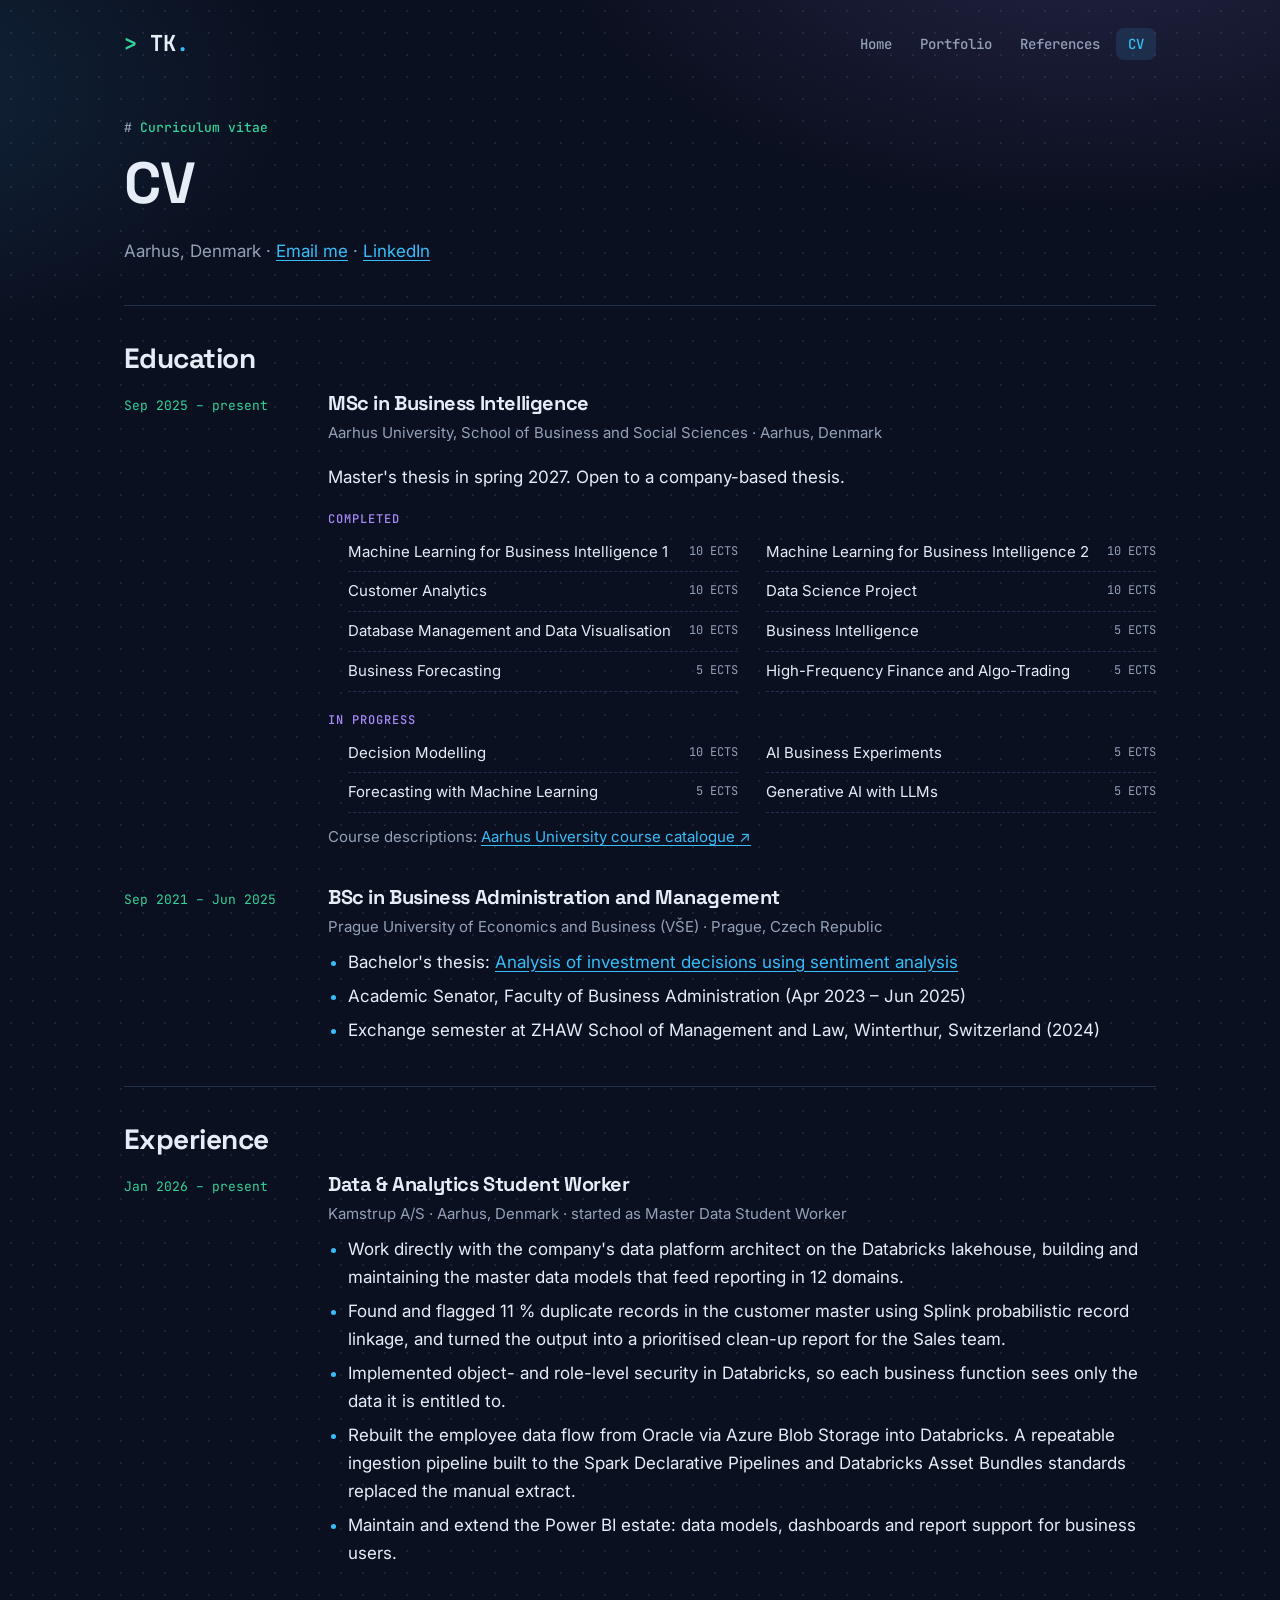
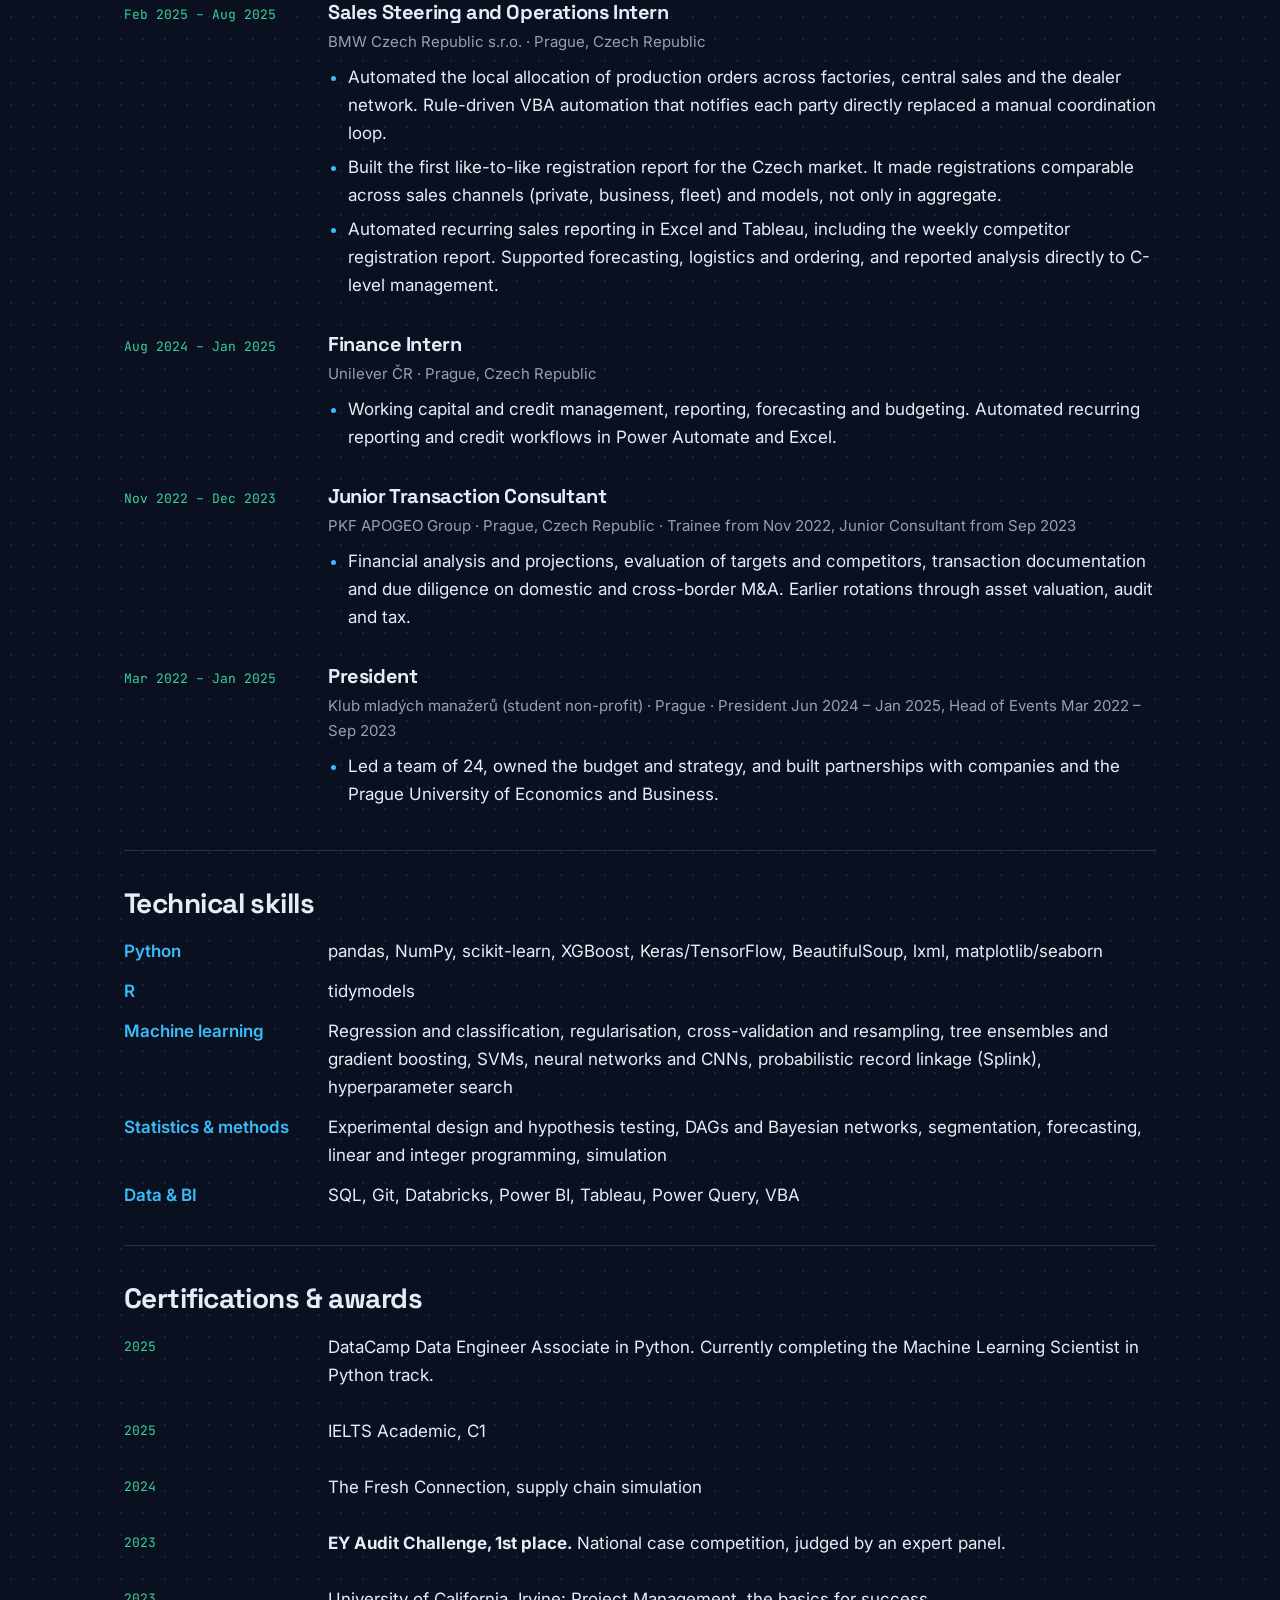
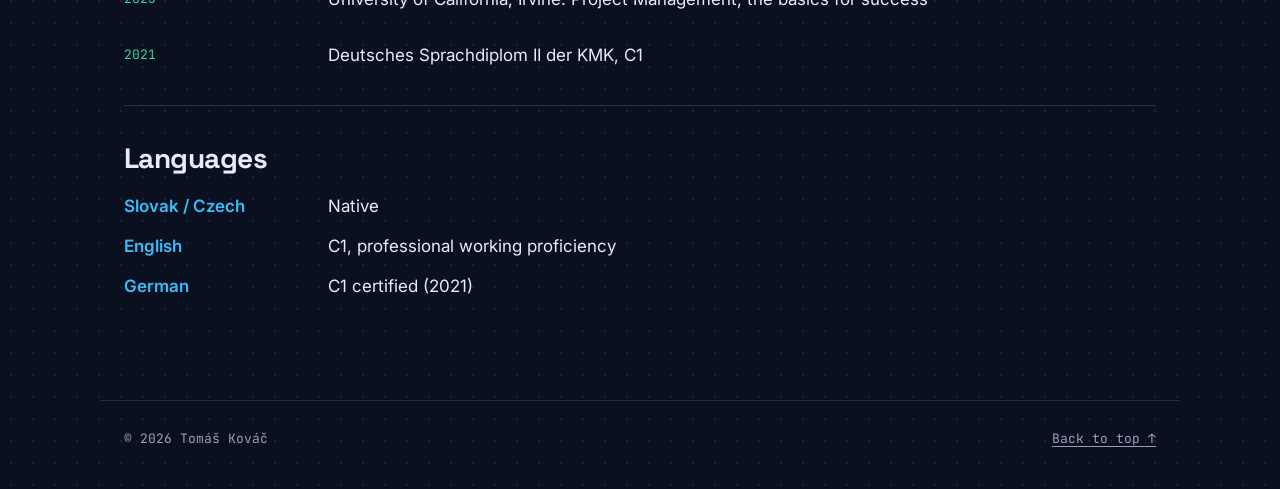
==== commit b59920a9: "Update CV details: thesis link, HFT course, shorter intro Co-Authored-By: Claude Opus 5.5 <noreply@a" ====
--- a/cv.html
+++ b/cv.html
@@ -39,7 +39,7 @@
         <div>
           <h3>MSc in Business Intelligence</h3>
           <p class="entry-sub">Aarhus University, School of Business and Social Sciences · Aarhus, Denmark</p>
-          <p>Master's thesis in spring 2027, supervised by Assoc. Prof. Ana Alina Tudoran (AI, customer and employee analytics, statistical and machine learning). Open to a company-based thesis.</p>
+          <p>Master's thesis in spring 2027. Open to a company-based thesis.</p>
 
           <p class="label">Completed</p>
           <ul class="courses">
@@ -50,6 +50,7 @@
             <li><span>Database Management and Data Visualisation</span><span class="ects">10 ECTS</span></li>
             <li><span>Business Intelligence</span><span class="ects">5 ECTS</span></li>
             <li><span>Business Forecasting</span><span class="ects">5 ECTS</span></li>
+            <li><span>High-Frequency Finance and Algo-Trading</span><span class="ects">5 ECTS</span></li>
           </ul>
 
           <p class="label">In progress</p>
@@ -69,7 +70,7 @@
           <h3>BSc in Business Administration and Management</h3>
           <p class="entry-sub">Prague University of Economics and Business (VŠE) · Prague, Czech Republic</p>
           <ul>
-            <li>Bachelor's thesis: <a href="portfolio.html">Analysis of investment decisions using sentiment analysis</a></li>
+            <li>Bachelor's thesis: <a href="https://vskp.vse.cz/96853_analyza-investicneho-rozhodovania-s-vyuzitim-sentimentalnej-analyzy?author=Kováč&page=1">Analysis of investment decisions using sentiment analysis</a></li>
             <li>Academic Senator, Faculty of Business Administration (Apr 2023 – Jun 2025)</li>
             <li>Exchange semester at ZHAW School of Management and Law, Winterthur, Switzerland (2024)</li>
           </ul>
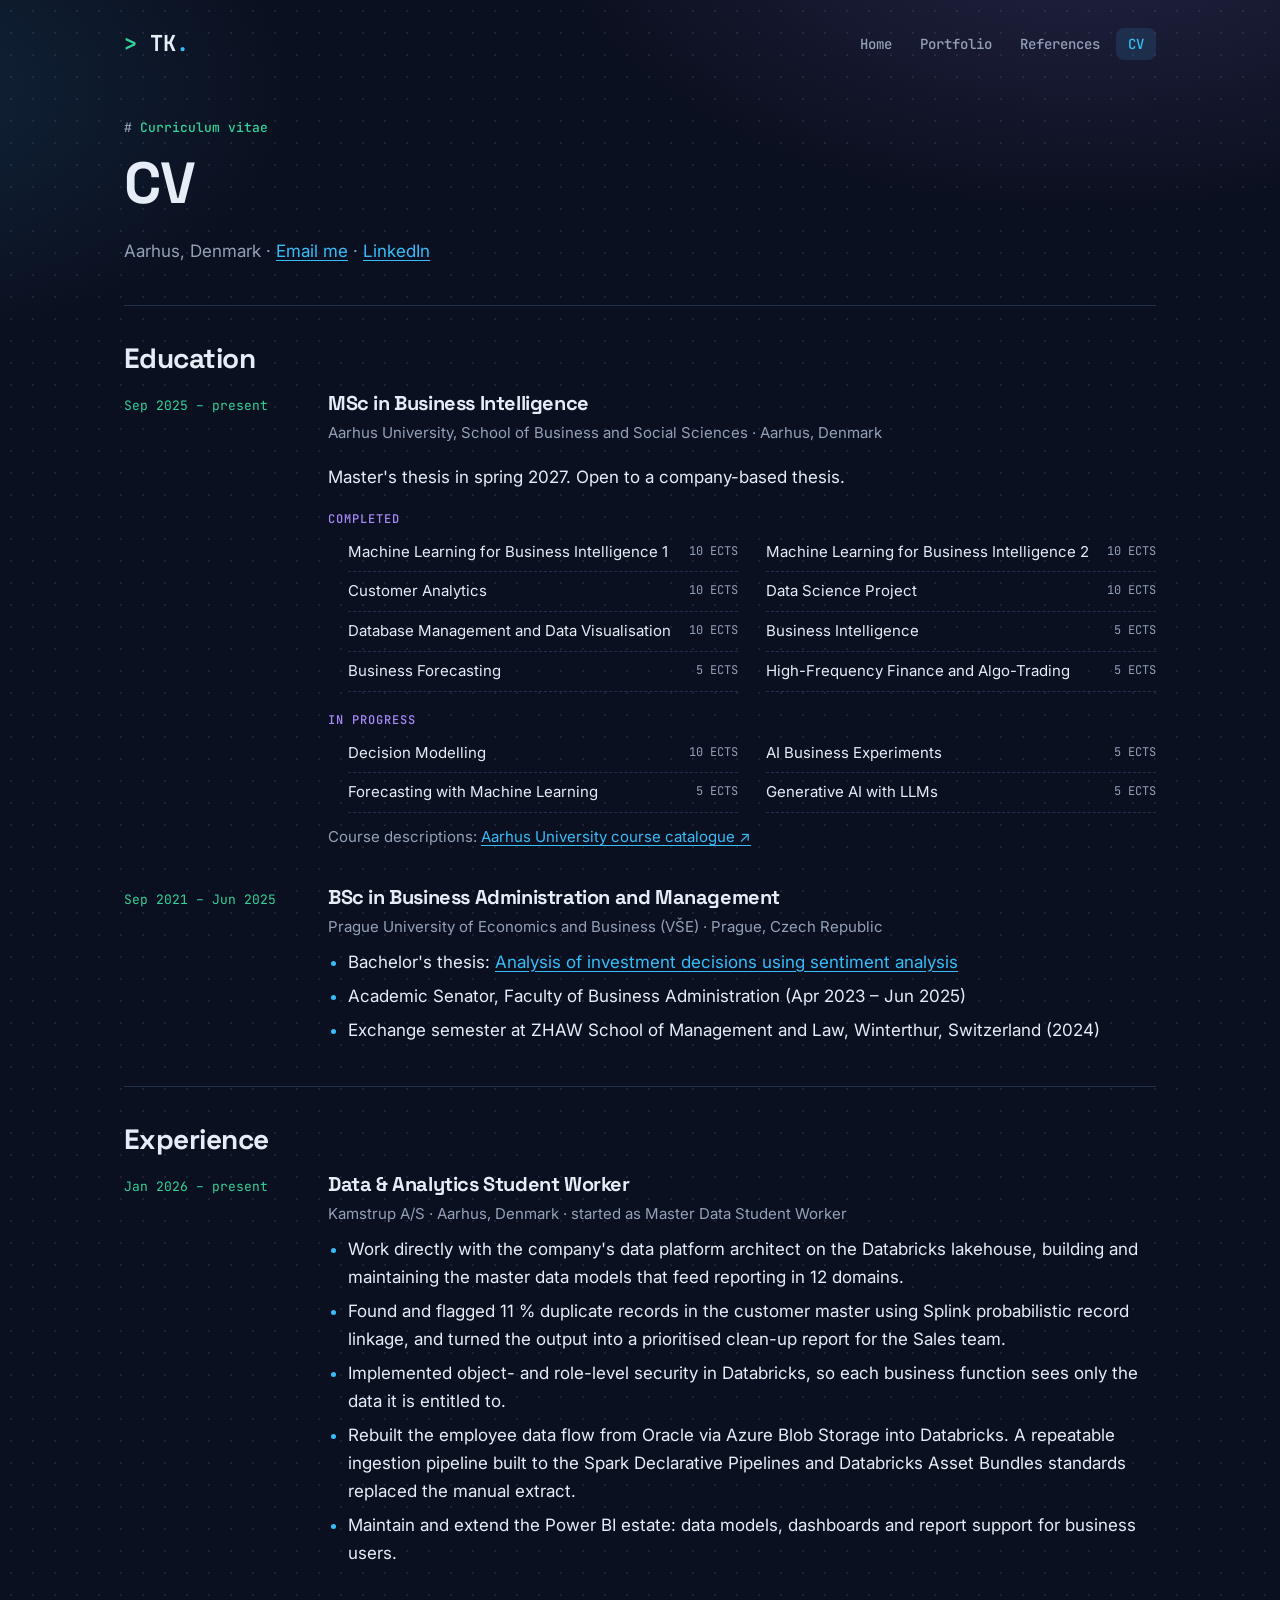
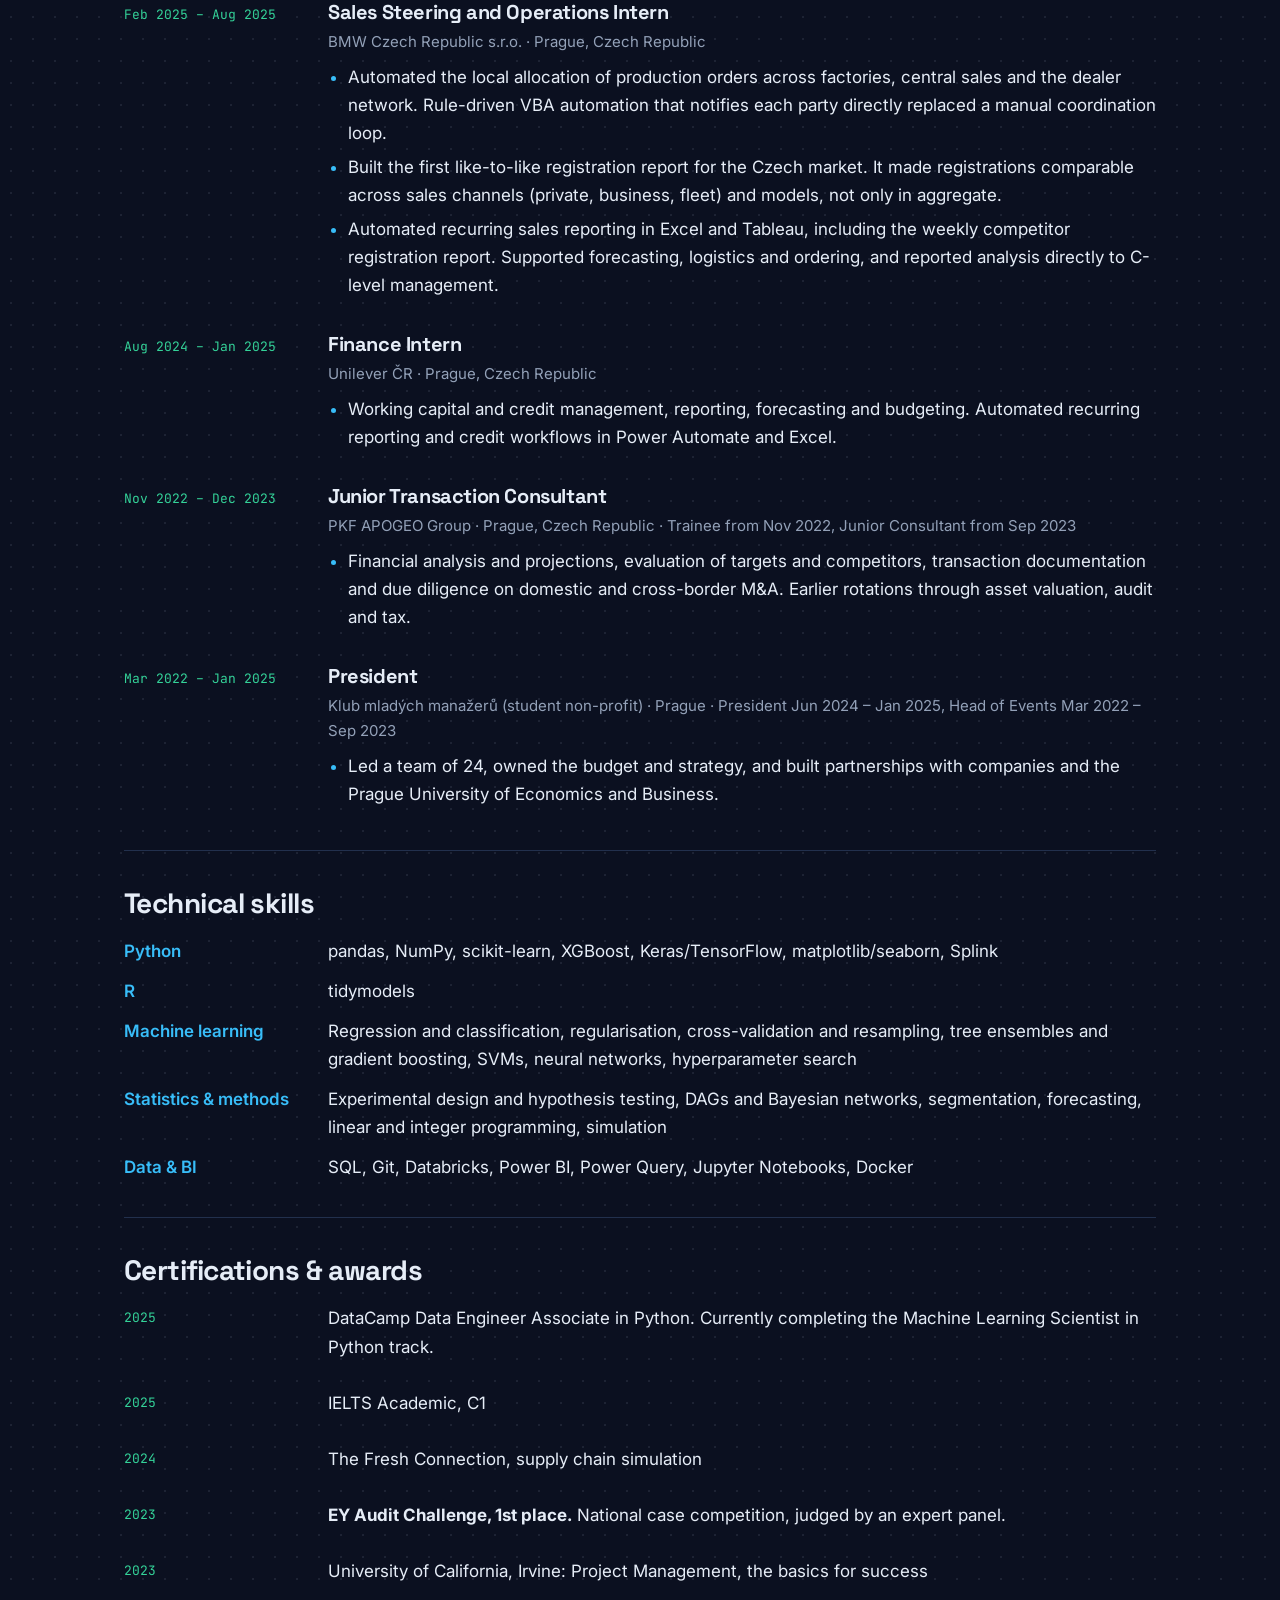
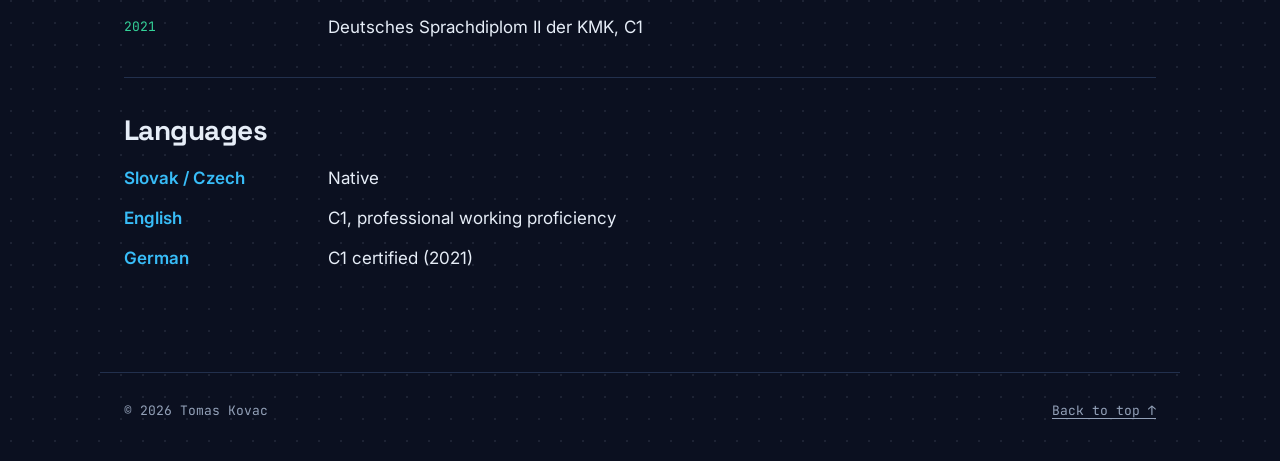
==== commit 07532df5: "updated the name and skills" ====
--- a/cv.html
+++ b/cv.html
@@ -3,8 +3,8 @@
 <head>
   <meta charset="utf-8">
   <meta name="viewport" content="width=device-width, initial-scale=1">
-  <title>CV | Tomáš Kováč</title>
-  <meta name="description" content="CV of Tomáš Kováč: MSc Business Intelligence at Aarhus BSS, experience at Kamstrup, BMW Czech Republic, Unilever and PKF APOGEO.">
+  <title>CV | Tomas Kovac</title>
+  <meta name="description" content="CV of Tomas Kovac: MSc Business Intelligence at Aarhus BSS, experience at Kamstrup, BMW Czech Republic, Unilever and PKF APOGEO.">
   <link rel="icon" href="assets/favicon.svg" type="image/svg+xml">
   <link rel="preconnect" href="https://fonts.googleapis.com">
   <link rel="preconnect" href="https://fonts.gstatic.com" crossorigin>
@@ -15,7 +15,7 @@
 <body id="top">
   <a class="skip" href="#main">Skip to content</a>
   <header class="header">
-    <a class="wordmark" href="./" aria-label="Tomáš Kováč, home">TK<span class="wordmark-dot">.</span></a>
+    <a class="wordmark" href="./" aria-label="Tomas Kovac, home">TK<span class="wordmark-dot">.</span></a>
     <nav aria-label="Main navigation">
       <a href="./">Home</a>
       <a href="portfolio.html">Portfolio</a>
@@ -146,11 +146,11 @@
     <section class="cv-section">
       <h2>Technical skills</h2>
       <dl class="skills">
-        <dt>Python</dt><dd>pandas, NumPy, scikit-learn, XGBoost, Keras/TensorFlow, BeautifulSoup, lxml, matplotlib/seaborn</dd>
+        <dt>Python</dt><dd>pandas, NumPy, scikit-learn, XGBoost, Keras/TensorFlow, matplotlib/seaborn, Splink</dd>
         <dt>R</dt><dd>tidymodels</dd>
-        <dt>Machine learning</dt><dd>Regression and classification, regularisation, cross-validation and resampling, tree ensembles and gradient boosting, SVMs, neural networks and CNNs, probabilistic record linkage (Splink), hyperparameter search</dd>
+        <dt>Machine learning</dt><dd>Regression and classification, regularisation, cross-validation and resampling, tree ensembles and gradient boosting, SVMs, neural networks, hyperparameter search</dd>
         <dt>Statistics &amp; methods</dt><dd>Experimental design and hypothesis testing, DAGs and Bayesian networks, segmentation, forecasting, linear and integer programming, simulation</dd>
-        <dt>Data &amp; BI</dt><dd>SQL, Git, Databricks, Power BI, Tableau, Power Query, VBA</dd>
+        <dt>Data &amp; BI</dt><dd>SQL, Git, Databricks, Power BI, Power Query, Jupyter Notebooks, Docker</dd>
       </dl>
     </section>
 
@@ -175,7 +175,7 @@
   </main>
 
   <footer class="footer">
-    <span>© 2026 Tomáš Kováč</span>
+    <span>© 2026 Tomas Kovac</span>
     <a href="#top">Back to top ↑</a>
   </footer>
 </body>
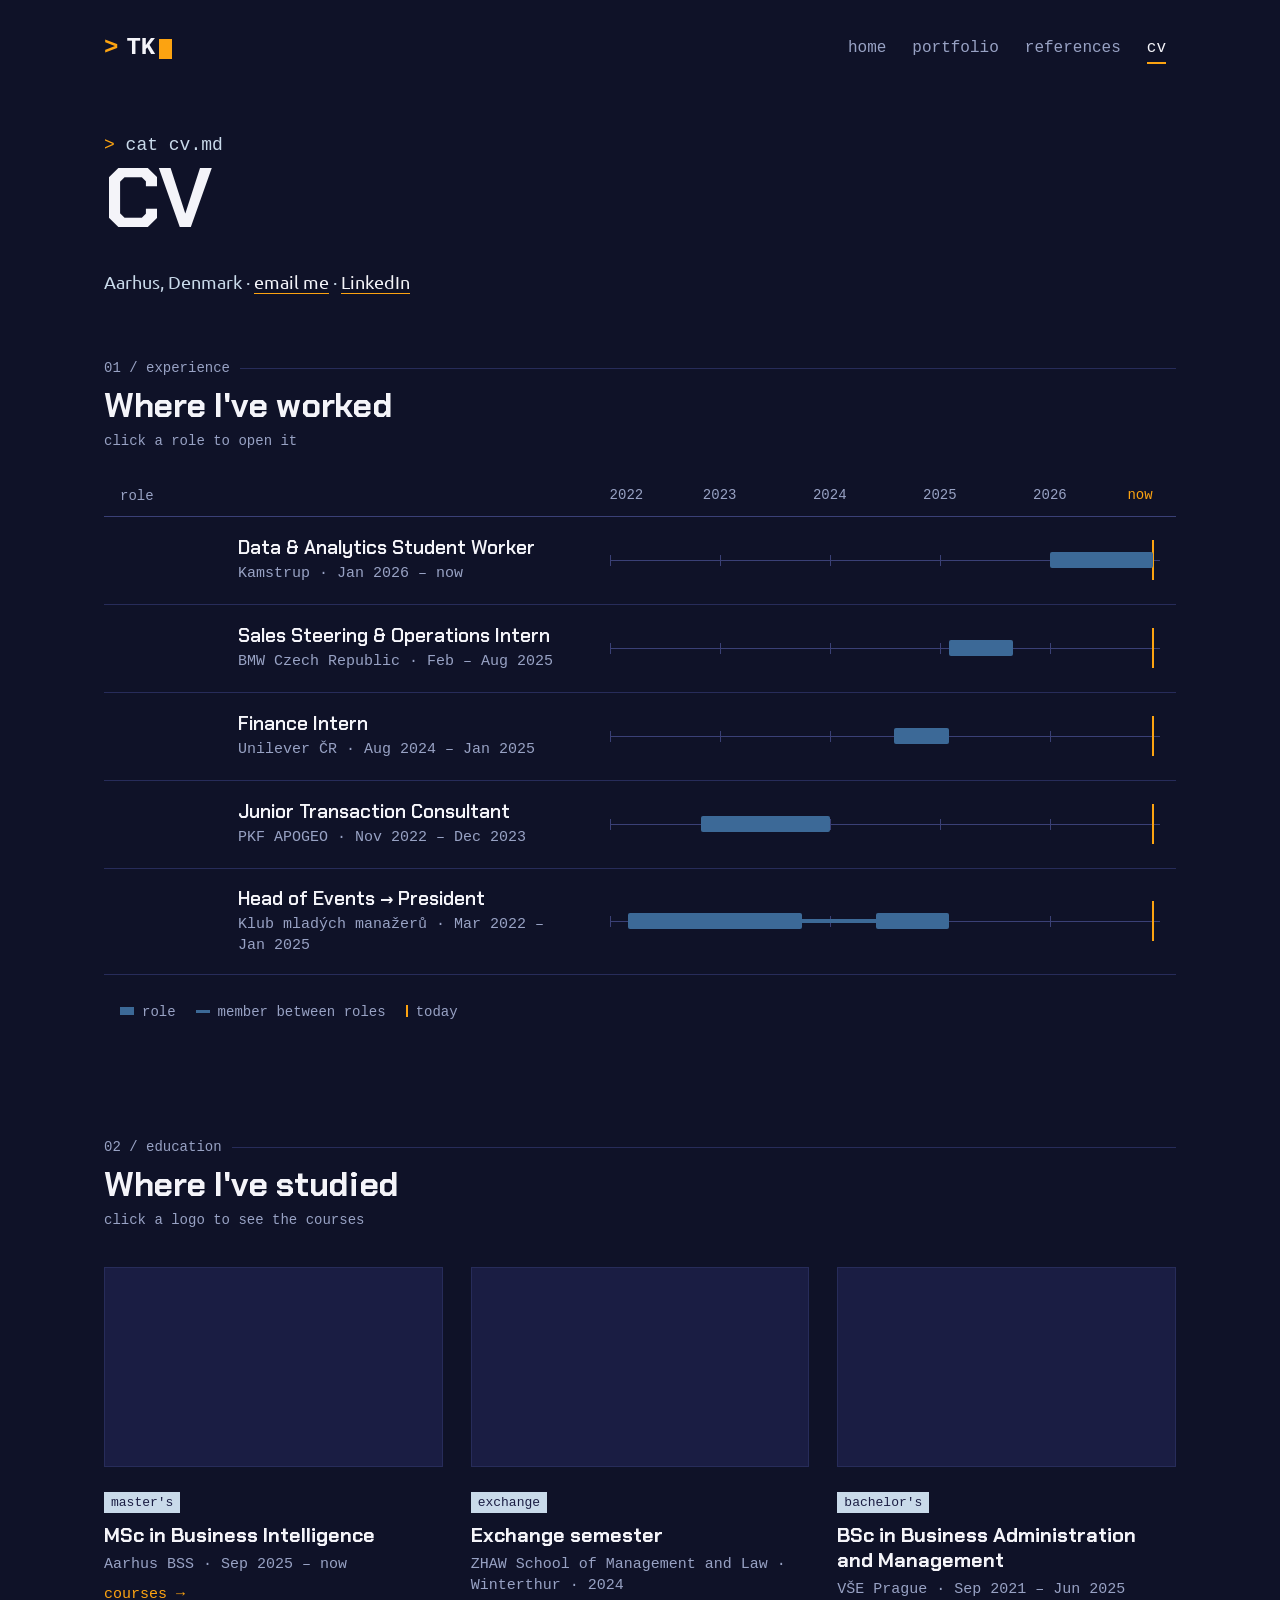
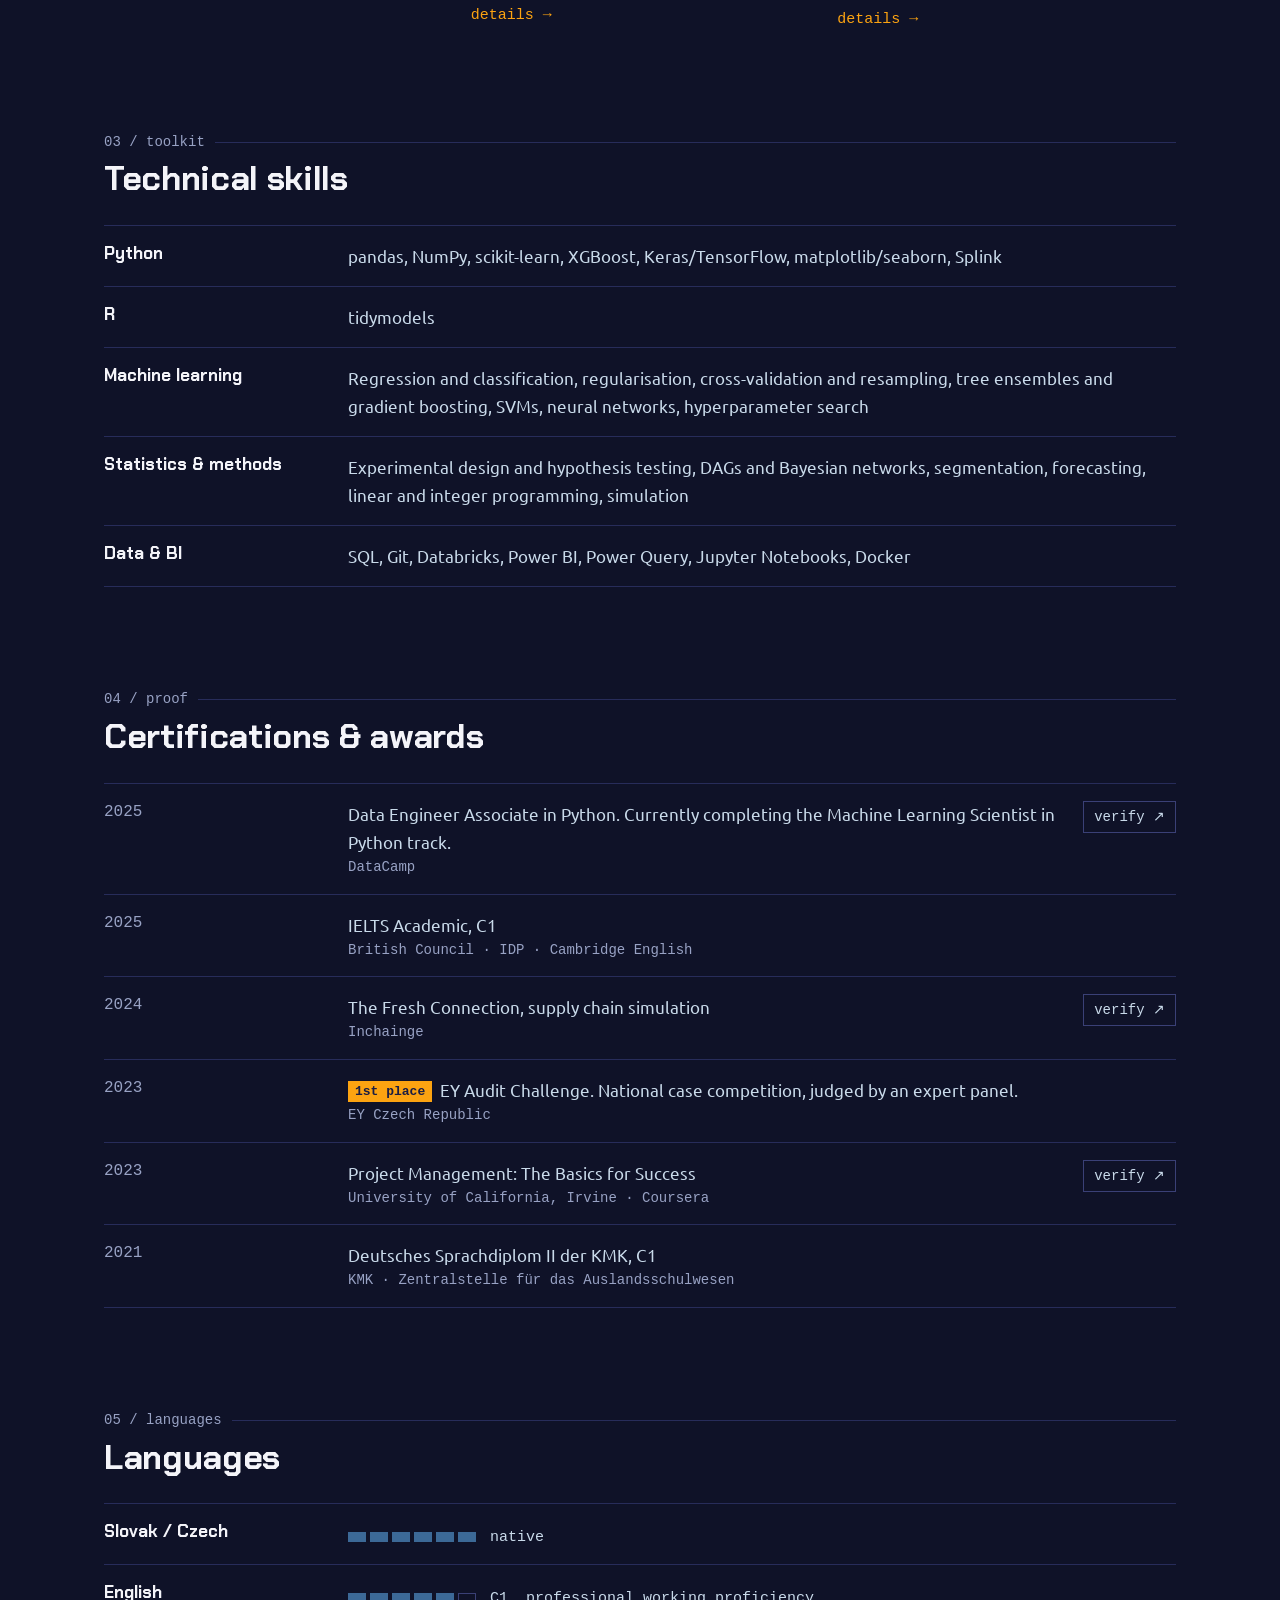
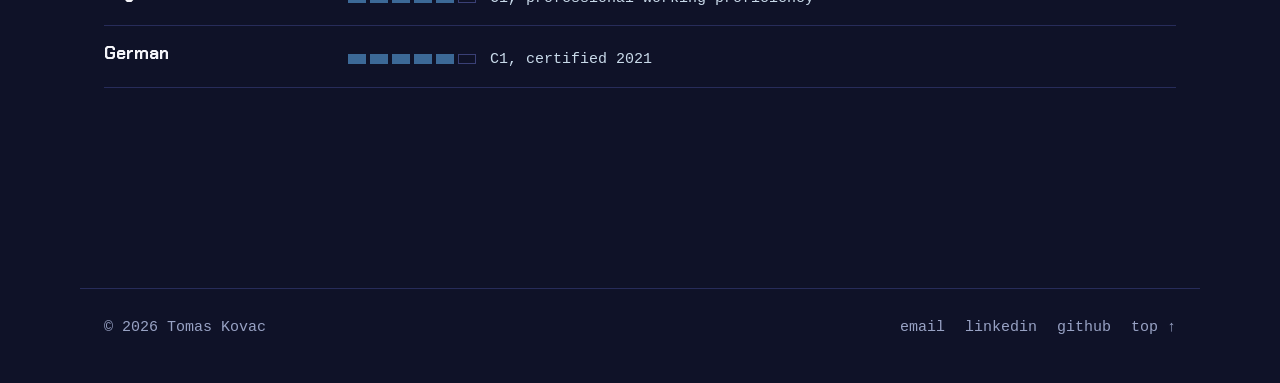
==== commit b4381051: "layout update" ====
--- a/cv.html
+++ b/cv.html
@@ -5,178 +5,381 @@
   <meta name="viewport" content="width=device-width, initial-scale=1">
   <title>CV | Tomas Kovac</title>
   <meta name="description" content="CV of Tomas Kovac: MSc Business Intelligence at Aarhus BSS, experience at Kamstrup, BMW Czech Republic, Unilever and PKF APOGEO.">
+  <meta name="theme-color" content="#0f1228">
   <link rel="icon" href="assets/favicon.svg" type="image/svg+xml">
   <link rel="preconnect" href="https://fonts.googleapis.com">
   <link rel="preconnect" href="https://fonts.gstatic.com" crossorigin>
-  <link rel="stylesheet" href="https://fonts.googleapis.com/css2?family=Inter:wght@400;500;600&family=JetBrains+Mono:wght@400;500;600;700&family=Space+Grotesk:wght@500;700&display=swap">
+  <link rel="stylesheet" href="https://fonts.googleapis.com/css2?family=Chakra+Petch:wght@500;600;700&family=Ubuntu+Mono:wght@400;700&family=Ubuntu:wght@400;500;700&display=swap">
   <link rel="stylesheet" href="assets/style.css">
   <script src="assets/site.js" defer></script>
 </head>
 <body id="top">
   <a class="skip" href="#main">Skip to content</a>
   <header class="header">
-    <a class="wordmark" href="./" aria-label="Tomas Kovac, home">TK<span class="wordmark-dot">.</span></a>
+    <a class="wordmark" href="./" aria-label="Tomas Kovac, home"><span class="prompt" aria-hidden="true">&gt;</span>TK<span class="cursor" aria-hidden="true"></span></a>
     <nav aria-label="Main navigation">
-      <a href="./">Home</a>
-      <a href="portfolio.html">Portfolio</a>
-      <a href="references.html">References</a>
-      <a href="cv.html" class="active" aria-current="page">CV</a>
+      <a href="./">home</a>
+      <a href="portfolio.html">portfolio</a>
+      <a href="references.html">references</a>
+      <a href="cv.html" aria-current="page">cv</a>
     </nav>
   </header>
 
   <main id="main">
     <section class="page-head">
-      <span class="eyebrow">Curriculum vitae</span>
+      <p class="prompt-line">cat cv.md</p>
       <h1>CV</h1>
-      <p>Aarhus, Denmark · <button type="button" class="inline-btn" data-email>Email me</button> · <a href="https://www.linkedin.com/in/tomas-kovac-aubss/">LinkedIn</a></p>
-    </section>
-
-    <section class="cv-section">
-      <h2>Education</h2>
-
-      <div class="entry">
-        <div class="entry-date">Sep 2025 – present</div>
-        <div>
-          <h3>MSc in Business Intelligence</h3>
-          <p class="entry-sub">Aarhus University, School of Business and Social Sciences · Aarhus, Denmark</p>
-          <p>Master's thesis in spring 2027. Open to a company-based thesis.</p>
-
-          <p class="label">Completed</p>
-          <ul class="courses">
-            <li><span>Machine Learning for Business Intelligence 1</span><span class="ects">10 ECTS</span></li>
-            <li><span>Machine Learning for Business Intelligence 2</span><span class="ects">10 ECTS</span></li>
-            <li><span>Customer Analytics</span><span class="ects">10 ECTS</span></li>
-            <li><span>Data Science Project</span><span class="ects">10 ECTS</span></li>
-            <li><span>Database Management and Data Visualisation</span><span class="ects">10 ECTS</span></li>
-            <li><span>Business Intelligence</span><span class="ects">5 ECTS</span></li>
-            <li><span>Business Forecasting</span><span class="ects">5 ECTS</span></li>
-            <li><span>High-Frequency Finance and Algo-Trading</span><span class="ects">5 ECTS</span></li>
-          </ul>
-
-          <p class="label">In progress</p>
-          <ul class="courses">
-            <li><span>Decision Modelling</span><span class="ects">10 ECTS</span></li>
-            <li><span>AI Business Experiments</span><span class="ects">5 ECTS</span></li>
-            <li><span>Forecasting with Machine Learning</span><span class="ects">5 ECTS</span></li>
-            <li><span>Generative AI with LLMs</span><span class="ects">5 ECTS</span></li>
-          </ul>
-          <p class="entry-sub" style="margin-top:12px">Course descriptions: <a href="https://kursuskatalog.au.dk/en/?year=2026-2027">Aarhus University course catalogue ↗</a></p>
-        </div>
-      </div>
-
-      <div class="entry">
-        <div class="entry-date">Sep 2021 – Jun 2025</div>
-        <div>
-          <h3>BSc in Business Administration and Management</h3>
-          <p class="entry-sub">Prague University of Economics and Business (VŠE) · Prague, Czech Republic</p>
-          <ul>
-            <li>Bachelor's thesis: <a href="https://vskp.vse.cz/96853_analyza-investicneho-rozhodovania-s-vyuzitim-sentimentalnej-analyzy?author=Kováč&page=1">Analysis of investment decisions using sentiment analysis</a></li>
-            <li>Academic Senator, Faculty of Business Administration (Apr 2023 – Jun 2025)</li>
-            <li>Exchange semester at ZHAW School of Management and Law, Winterthur, Switzerland (2024)</li>
-          </ul>
-        </div>
-      </div>
-    </section>
-
-    <section class="cv-section">
-      <h2>Experience</h2>
-
-      <div class="entry">
-        <div class="entry-date">Jan 2026 – present</div>
-        <div>
-          <h3>Data &amp; Analytics Student Worker</h3>
-          <p class="entry-sub">Kamstrup A/S · Aarhus, Denmark · started as Master Data Student Worker</p>
-          <ul>
-            <li>Work directly with the company's data platform architect on the Databricks lakehouse, building and maintaining the master data models that feed reporting in 12 domains.</li>
-            <li>Found and flagged 11 % duplicate records in the customer master using Splink probabilistic record linkage, and turned the output into a prioritised clean-up report for the Sales team.</li>
-            <li>Implemented object- and role-level security in Databricks, so each business function sees only the data it is entitled to.</li>
-            <li>Rebuilt the employee data flow from Oracle via Azure Blob Storage into Databricks. A repeatable ingestion pipeline built to the Spark Declarative Pipelines and Databricks Asset Bundles standards replaced the manual extract.</li>
-            <li>Maintain and extend the Power BI estate: data models, dashboards and report support for business users.</li>
-          </ul>
-        </div>
-      </div>
-
-      <div class="entry">
-        <div class="entry-date">Feb 2025 – Aug 2025</div>
-        <div>
-          <h3>Sales Steering and Operations Intern</h3>
-          <p class="entry-sub">BMW Czech Republic s.r.o. · Prague, Czech Republic</p>
-          <ul>
-            <li>Automated the local allocation of production orders across factories, central sales and the dealer network. Rule-driven VBA automation that notifies each party directly replaced a manual coordination loop.</li>
-            <li>Built the first like-to-like registration report for the Czech market. It made registrations comparable across sales channels (private, business, fleet) and models, not only in aggregate.</li>
-            <li>Automated recurring sales reporting in Excel and Tableau, including the weekly competitor registration report. Supported forecasting, logistics and ordering, and reported analysis directly to C-level management.</li>
-          </ul>
-        </div>
-      </div>
-
-      <div class="entry">
-        <div class="entry-date">Aug 2024 – Jan 2025</div>
-        <div>
-          <h3>Finance Intern</h3>
-          <p class="entry-sub">Unilever ČR · Prague, Czech Republic</p>
-          <ul>
-            <li>Working capital and credit management, reporting, forecasting and budgeting. Automated recurring reporting and credit workflows in Power Automate and Excel.</li>
-          </ul>
-        </div>
-      </div>
-
-      <div class="entry">
-        <div class="entry-date">Nov 2022 – Dec 2023</div>
-        <div>
-          <h3>Junior Transaction Consultant</h3>
-          <p class="entry-sub">PKF APOGEO Group · Prague, Czech Republic · Trainee from Nov 2022, Junior Consultant from Sep 2023</p>
-          <ul>
-            <li>Financial analysis and projections, evaluation of targets and competitors, transaction documentation and due diligence on domestic and cross-border M&amp;A. Earlier rotations through asset valuation, audit and tax.</li>
-          </ul>
-        </div>
-      </div>
-
-      <div class="entry">
-        <div class="entry-date">Mar 2022 – Jan 2025</div>
-        <div>
-          <h3>President</h3>
-          <p class="entry-sub">Klub mladých manažerů (student non-profit) · Prague · President Jun 2024 – Jan 2025, Head of Events Mar 2022 – Sep 2023</p>
-          <ul>
-            <li>Led a team of 24, owned the budget and strategy, and built partnerships with companies and the Prague University of Economics and Business.</li>
-          </ul>
-        </div>
-      </div>
-    </section>
-
-    <section class="cv-section">
-      <h2>Technical skills</h2>
-      <dl class="skills">
-        <dt>Python</dt><dd>pandas, NumPy, scikit-learn, XGBoost, Keras/TensorFlow, matplotlib/seaborn, Splink</dd>
-        <dt>R</dt><dd>tidymodels</dd>
-        <dt>Machine learning</dt><dd>Regression and classification, regularisation, cross-validation and resampling, tree ensembles and gradient boosting, SVMs, neural networks, hyperparameter search</dd>
-        <dt>Statistics &amp; methods</dt><dd>Experimental design and hypothesis testing, DAGs and Bayesian networks, segmentation, forecasting, linear and integer programming, simulation</dd>
-        <dt>Data &amp; BI</dt><dd>SQL, Git, Databricks, Power BI, Power Query, Jupyter Notebooks, Docker</dd>
+      <p>Aarhus, Denmark · <button type="button" class="text-btn" data-email>email me</button> · <a href="https://www.linkedin.com/in/tomas-kovac-aubss/">LinkedIn</a></p>
+    </section>
+
+    <!-- ============ Experience: logo timeline ============ -->
+    <section class="cv-block" aria-labelledby="exp-h">
+      <p class="label">01 / experience</p>
+      <h2 id="exp-h">Where I've worked</h2>
+      <p class="hint">click a role to open it</p>
+
+      <div class="tl" data-from="2022-01" data-to="2026-12">
+        <div class="tl-head" aria-hidden="true"><span>role</span><div class="tl-axis"></div></div>
+        <ol class="tl-rows">
+          <li><button type="button" class="tl-row" data-open="exp-kamstrup" aria-haspopup="dialog">
+            <span class="tl-info">
+              <span class="logo lg-kamstrup" role="img" aria-label="Kamstrup"></span>
+              <span><span class="tl-role">Data &amp; Analytics Student Worker</span><span class="tl-when">Kamstrup · Jan 2026 – now</span></span>
+            </span>
+            <span class="tl-track"><span class="tl-bar" data-start="2026-01" data-end="present"></span></span>
+          </button></li>
+          <li><button type="button" class="tl-row" data-open="exp-bmw" aria-haspopup="dialog">
+            <span class="tl-info">
+              <span class="logo lg-bmw" role="img" aria-label="BMW"></span>
+              <span><span class="tl-role">Sales Steering &amp; Operations Intern</span><span class="tl-when">BMW Czech Republic · Feb – Aug 2025</span></span>
+            </span>
+            <span class="tl-track"><span class="tl-bar" data-start="2025-02" data-end="2025-08"></span></span>
+          </button></li>
+          <li><button type="button" class="tl-row" data-open="exp-unilever" aria-haspopup="dialog">
+            <span class="tl-info">
+              <span class="logo lg-unilever" role="img" aria-label="Unilever"></span>
+              <span><span class="tl-role">Finance Intern</span><span class="tl-when">Unilever ČR · Aug 2024 – Jan 2025</span></span>
+            </span>
+            <span class="tl-track"><span class="tl-bar" data-start="2024-08" data-end="2025-01"></span></span>
+          </button></li>
+          <li><button type="button" class="tl-row" data-open="exp-pkf" aria-haspopup="dialog">
+            <span class="tl-info">
+              <span class="logo lg-pkf" role="img" aria-label="PKF APOGEO"></span>
+              <span><span class="tl-role">Junior Transaction Consultant</span><span class="tl-when">PKF APOGEO · Nov 2022 – Dec 2023</span></span>
+            </span>
+            <span class="tl-track"><span class="tl-bar" data-start="2022-11" data-end="2023-12"></span></span>
+          </button></li>
+          <li><button type="button" class="tl-row" data-open="exp-kmm" aria-haspopup="dialog">
+            <span class="tl-info">
+              <span class="logo lg-kmm-sym" role="img" aria-label="Klub mladých manažerů"></span>
+              <span><span class="tl-role">Head of Events → President</span><span class="tl-when">Klub mladých manažerů · Mar 2022 – Jan 2025</span></span>
+            </span>
+            <span class="tl-track">
+              <span class="tl-bar thin" data-start="2022-03" data-end="2025-01"></span>
+              <span class="tl-bar" data-start="2022-03" data-end="2023-09"></span>
+              <span class="tl-bar" data-start="2024-06" data-end="2025-01"></span>
+            </span>
+          </button></li>
+        </ol>
+        <p class="tl-foot" aria-hidden="true"><span>role</span><span class="k-thin">member between roles</span><span class="k-now">today</span></p>
+      </div>
+    </section>
+
+    <!-- ============ Education: logo wall ============ -->
+    <section class="cv-block" aria-labelledby="edu-h">
+      <p class="label">02 / education</p>
+      <h2 id="edu-h">Where I've studied</h2>
+      <p class="hint">click a logo to see the courses</p>
+
+      <ul class="wall">
+        <li><button type="button" class="wall-item" data-open="edu-au" aria-haspopup="dialog">
+          <span class="wall-tile"><span class="logo lg-au" role="img" aria-label="Aarhus University"></span></span>
+          <span class="wall-meta">
+            <span class="tag">master's</span>
+            <span class="deg">MSc in Business Intelligence</span>
+            <span class="where">Aarhus BSS · Sep 2025 – now</span>
+            <span class="open">courses →</span>
+          </span>
+        </button></li>
+        <li><button type="button" class="wall-item" data-open="edu-zhaw" aria-haspopup="dialog">
+          <span class="wall-tile"><span class="logo lg-zhaw" role="img" aria-label="ZHAW Zurich University of Applied Sciences"></span></span>
+          <span class="wall-meta">
+            <span class="tag">exchange</span>
+            <span class="deg">Exchange semester</span>
+            <span class="where">ZHAW School of Management and Law · Winterthur · 2024</span>
+            <span class="open">details →</span>
+          </span>
+        </button></li>
+        <li><button type="button" class="wall-item" data-open="edu-vse" aria-haspopup="dialog">
+          <span class="wall-tile"><span class="logo lg-vse" role="img" aria-label="Prague University of Economics and Business (VŠE)"></span></span>
+          <span class="wall-meta">
+            <span class="tag">bachelor's</span>
+            <span class="deg">BSc in Business Administration and Management</span>
+            <span class="where">VŠE Prague · Sep 2021 – Jun 2025</span>
+            <span class="open">details →</span>
+          </span>
+        </button></li>
+      </ul>
+    </section>
+
+    <!-- ============ Skills ============ -->
+    <section class="cv-block" aria-labelledby="skills-h">
+      <p class="label">03 / toolkit</p>
+      <h2 id="skills-h" class="solo">Technical skills</h2>
+      <dl class="spec">
+        <div><dt>Python</dt><dd>pandas, NumPy, scikit-learn, XGBoost, Keras/TensorFlow, matplotlib/seaborn, Splink</dd></div>
+        <div><dt>R</dt><dd>tidymodels</dd></div>
+        <div><dt>Machine learning</dt><dd>Regression and classification, regularisation, cross-validation and resampling, tree ensembles and gradient boosting, SVMs, neural networks, hyperparameter search</dd></div>
+        <div><dt>Statistics &amp; methods</dt><dd>Experimental design and hypothesis testing, DAGs and Bayesian networks, segmentation, forecasting, linear and integer programming, simulation</dd></div>
+        <div><dt>Data &amp; BI</dt><dd>SQL, Git, Databricks, Power BI, Power Query, Jupyter Notebooks, Docker</dd></div>
       </dl>
     </section>
 
-    <section class="cv-section">
-      <h2>Certifications &amp; awards</h2>
-      <div class="entry"><div class="entry-date">2025</div><div>DataCamp Data Engineer Associate in Python. Currently completing the Machine Learning Scientist in Python track.</div></div>
-      <div class="entry"><div class="entry-date">2025</div><div>IELTS Academic, C1</div></div>
-      <div class="entry"><div class="entry-date">2024</div><div>The Fresh Connection, supply chain simulation</div></div>
-      <div class="entry"><div class="entry-date">2023</div><div><strong>EY Audit Challenge, 1st place.</strong> National case competition, judged by an expert panel.</div></div>
-      <div class="entry"><div class="entry-date">2023</div><div>University of California, Irvine: Project Management, the basics for success</div></div>
-      <div class="entry"><div class="entry-date">2021</div><div>Deutsches Sprachdiplom II der KMK, C1</div></div>
-    </section>
-
-    <section class="cv-section">
-      <h2>Languages</h2>
-      <dl class="skills">
-        <dt>Slovak / Czech</dt><dd>Native</dd>
-        <dt>English</dt><dd>C1, professional working proficiency</dd>
-        <dt>German</dt><dd>C1 certified (2021)</dd>
+    <!-- ============ Certifications ============
+         Each "verify" link points to the issuer. Swap in the personal
+         credential URL where the issuer provides one (DataCamp, Coursera). -->
+    <section class="cv-block" aria-labelledby="cert-h">
+      <p class="label">04 / proof</p>
+      <h2 id="cert-h" class="solo">Certifications &amp; awards</h2>
+      <dl class="spec">
+        <div><dt class="yr">2025</dt><dd class="cert">
+          <span>Data Engineer Associate in Python. Currently completing the Machine Learning Scientist in Python track.<span class="by">DataCamp</span></span>
+          <a class="verify" href="https://www.datacamp.com/certificate/DEA0010409662578">verify ↗</a>
+        </dd></div>
+        <div><dt class="yr">2025</dt><dd class="cert">
+          <span>IELTS Academic, C1<span class="by">British Council · IDP · Cambridge English</span></span>
+        </dd></div>
+        <div><dt class="yr">2024</dt><dd class="cert">
+          <span>The Fresh Connection, supply chain simulation<span class="by">Inchainge</span></span>
+          <a class="verify" href="https://education.inchainge.com/certificate/W7S3RMJJ4JNMN7HL">verify ↗</a>
+        </dd></div>
+        <div><dt class="yr">2023</dt><dd class="cert">
+          <span><span class="flag">1st place</span>EY Audit Challenge. National case competition, judged by an expert panel.<span class="by">EY Czech Republic</span></span>
+        </dd></div>
+        <div><dt class="yr">2023</dt><dd class="cert">
+          <span>Project Management: The Basics for Success<span class="by">University of California, Irvine · Coursera</span></span>
+          <a class="verify" href="https://www.coursera.org/account/accomplishments/verify/3GPHEFVA9BUF">verify ↗</a>
+        </dd></div>
+        <div><dt class="yr">2021</dt><dd class="cert">
+          <span>Deutsches Sprachdiplom II der KMK, C1<span class="by">KMK · Zentralstelle für das Auslandsschulwesen</span></span>
+        </dd></div>
       </dl>
     </section>
+
+    <!-- ============ Languages ============ -->
+    <section class="cv-block" aria-labelledby="lang-h">
+      <p class="label">05 / languages</p>
+      <h2 id="lang-h" class="solo">Languages</h2>
+      <dl class="spec">
+        <div><dt>Slovak / Czech</dt><dd><span class="cefr" aria-hidden="true"><i class="on"></i><i class="on"></i><i class="on"></i><i class="on"></i><i class="on"></i><i class="on"></i></span><span class="lang-level">native</span></dd></div>
+        <div><dt>English</dt><dd><span class="cefr" aria-hidden="true"><i class="on"></i><i class="on"></i><i class="on"></i><i class="on"></i><i class="on"></i><i></i></span><span class="lang-level">C1, professional working proficiency</span></dd></div>
+        <div><dt>German</dt><dd><span class="cefr" aria-hidden="true"><i class="on"></i><i class="on"></i><i class="on"></i><i class="on"></i><i class="on"></i><i></i></span><span class="lang-level">C1, certified 2021</span></dd></div>
+      </dl>
+    </section>
   </main>
+
+  <!-- ============ Windows ============ -->
+  <dialog class="win crop" id="exp-kamstrup" aria-labelledby="exp-kamstrup-t">
+    <div class="win-inner">
+      <div class="win-bar"><span class="path">~/experience/kamstrup.log</span><button type="button" class="win-close" data-close aria-label="Close">esc ✕</button></div>
+      <div class="win-body">
+        <div class="win-head">
+          <div>
+            <p class="win-when">Jan 2026 – present · Aarhus, Denmark</p>
+            <h3 id="exp-kamstrup-t">Data &amp; Analytics Student Worker</h3>
+          </div>
+          <span class="logo lg-kamstrup" aria-hidden="true"></span>
+        </div>
+        <p class="win-sub">Kamstrup A/S · started as Master Data Student Worker</p>
+        <ul>
+          <li>Work directly with the company's data platform architect on the Databricks lakehouse, building and maintaining the master data models that feed reporting in 12 domains.</li>
+          <li>Found and flagged 11 % duplicate records in the customer master using Splink probabilistic record linkage, and turned the output into a prioritised clean-up report for the Sales team.</li>
+          <li>Implemented object- and role-level security in Databricks, so each business function sees only the data it is entitled to.</li>
+          <li>Rebuilt the employee data flow from Oracle via Azure Blob Storage into Databricks. A repeatable ingestion pipeline built to the Spark Declarative Pipelines and Databricks Asset Bundles standards replaced the manual extract.</li>
+          <li>Maintain and extend the Power BI estate: data models, dashboards and report support for business users.</li>
+        </ul>
+      </div>
+    </div>
+  </dialog>
+
+  <dialog class="win crop" id="exp-bmw" aria-labelledby="exp-bmw-t">
+    <div class="win-inner">
+      <div class="win-bar"><span class="path">~/experience/bmw.log</span><button type="button" class="win-close" data-close aria-label="Close">esc ✕</button></div>
+      <div class="win-body">
+        <div class="win-head">
+          <div>
+            <p class="win-when">Feb 2025 – Aug 2025 · Prague, Czech Republic</p>
+            <h3 id="exp-bmw-t">Sales Steering and Operations Intern</h3>
+          </div>
+          <span class="logo lg-bmw" aria-hidden="true"></span>
+        </div>
+        <p class="win-sub">BMW Czech Republic s.r.o.</p>
+        <ul>
+          <li>Automated the local allocation of production orders across factories, central sales and the dealer network. Rule-driven VBA automation that notifies each party directly replaced a manual coordination loop.</li>
+          <li>Built the first like-to-like registration report for the Czech market. It made registrations comparable across sales channels (private, business, fleet) and models, not only in aggregate.</li>
+          <li>Automated recurring sales reporting in Excel and Tableau, including the weekly competitor registration report. Supported forecasting, logistics and ordering, and reported analysis directly to C-level management.</li>
+        </ul>
+      </div>
+    </div>
+  </dialog>
+
+  <dialog class="win crop" id="exp-unilever" aria-labelledby="exp-unilever-t">
+    <div class="win-inner">
+      <div class="win-bar"><span class="path">~/experience/unilever.log</span><button type="button" class="win-close" data-close aria-label="Close">esc ✕</button></div>
+      <div class="win-body">
+        <div class="win-head">
+          <div>
+            <p class="win-when">Aug 2024 – Jan 2025 · Prague, Czech Republic</p>
+            <h3 id="exp-unilever-t">Finance Intern</h3>
+          </div>
+          <span class="logo lg-unilever" aria-hidden="true"></span>
+        </div>
+        <p class="win-sub">Unilever ČR</p>
+        <ul>
+          <li>Working capital and credit management, reporting, forecasting and budgeting. Automated recurring reporting and credit workflows in Power Automate and Excel.</li>
+        </ul>
+      </div>
+    </div>
+  </dialog>
+
+  <dialog class="win crop" id="exp-pkf" aria-labelledby="exp-pkf-t">
+    <div class="win-inner">
+      <div class="win-bar"><span class="path">~/experience/pkf-apogeo.log</span><button type="button" class="win-close" data-close aria-label="Close">esc ✕</button></div>
+      <div class="win-body">
+        <div class="win-head">
+          <div>
+            <p class="win-when">Nov 2022 – Dec 2023 · Prague, Czech Republic</p>
+            <h3 id="exp-pkf-t">Junior Transaction Consultant</h3>
+          </div>
+          <span class="logo lg-pkf" aria-hidden="true"></span>
+        </div>
+        <p class="win-sub">PKF APOGEO Group · Trainee from Nov 2022, Junior Consultant from Sep 2023</p>
+        <ul>
+          <li>Financial analysis and projections, evaluation of targets and competitors, transaction documentation and due diligence on domestic and cross-border M&amp;A. Earlier rotations through asset valuation, audit and tax.</li>
+        </ul>
+      </div>
+    </div>
+  </dialog>
+
+  <dialog class="win crop" id="exp-kmm" aria-labelledby="exp-kmm-t">
+    <div class="win-inner">
+      <div class="win-bar"><span class="path">~/experience/kmm.log</span><button type="button" class="win-close" data-close aria-label="Close">esc ✕</button></div>
+      <div class="win-body">
+        <div class="win-head">
+          <div>
+            <p class="win-when">Mar 2022 – Jan 2025 · Prague</p>
+            <h3 id="exp-kmm-t">President</h3>
+          </div>
+          <span class="logo lg-kmm-sym" aria-hidden="true"></span>
+        </div>
+        <p class="win-sub">Klub mladých manažerů (student non-profit) · President Jun 2024 – Jan 2025, Head of Events Mar 2022 – Sep 2023</p>
+        <ul>
+          <li>Led a team of 24, owned the budget and strategy, and built partnerships with companies and the Prague University of Economics and Business.</li>
+        </ul>
+      </div>
+    </div>
+  </dialog>
+
+  <dialog class="win crop" id="edu-au" aria-labelledby="edu-au-t">
+    <div class="win-inner">
+      <div class="win-bar"><span class="path">~/education/aarhus-msc.md</span><button type="button" class="win-close" data-close aria-label="Close">esc ✕</button></div>
+      <div class="win-body">
+        <div class="win-head">
+          <div>
+            <p class="win-when">Sep 2025 – present · Aarhus, Denmark</p>
+            <h3 id="edu-au-t">MSc in Business Intelligence</h3>
+          </div>
+          <span class="logo lg-au" aria-hidden="true"></span>
+        </div>
+        <p class="win-sub">Aarhus University, School of Business and Social Sciences. Master's thesis in spring 2027, open to a company-based thesis.</p>
+
+        <div class="ects-bar">
+          <div class="track" role="img" aria-label="65 ECTS completed, 25 in progress, 30 remaining of 120">
+            <span class="seg done" style="flex:65"></span><span class="seg wip" style="flex:25"></span><span class="seg todo" style="flex:30"></span>
+          </div>
+          <div class="keys" aria-hidden="true"><span class="k-done">65 done</span><span class="k-wip">25 in progress</span><span class="k-todo">30 to go, thesis</span><span>/ 120 ECTS</span></div>
+        </div>
+
+        <p class="label">completed</p>
+        <ul class="courses">
+          <li><span>Machine Learning for Business Intelligence 1</span><span class="ects">10 ECTS</span></li>
+          <li><span>Machine Learning for Business Intelligence 2</span><span class="ects">10 ECTS</span></li>
+          <li><span>Customer Analytics</span><span class="ects">10 ECTS</span></li>
+          <li><span>Data Science Project</span><span class="ects">10 ECTS</span></li>
+          <li><span>Database Management and Data Visualisation</span><span class="ects">10 ECTS</span></li>
+          <li><span>Business Intelligence</span><span class="ects">5 ECTS</span></li>
+          <li><span>Business Forecasting</span><span class="ects">5 ECTS</span></li>
+          <li><span>High-Frequency Finance and Algo-Trading</span><span class="ects">5 ECTS</span></li>
+        </ul>
+
+        <p class="label">in progress</p>
+        <ul class="courses">
+          <li><span>Decision Modelling</span><span class="ects">10 ECTS</span></li>
+          <li><span>AI Business Experiments</span><span class="ects">5 ECTS</span></li>
+          <li><span>Forecasting with Machine Learning</span><span class="ects">5 ECTS</span></li>
+          <li><span>Generative AI with LLMs</span><span class="ects">5 ECTS</span></li>
+        </ul>
+        <p class="hint" style="margin-top:18px">Course descriptions: <a href="https://kursuskatalog.au.dk/en/?year=2026-2027">Aarhus University course catalogue ↗</a></p>
+      </div>
+    </div>
+  </dialog>
+
+  <dialog class="win crop" id="edu-zhaw" aria-labelledby="edu-zhaw-t">
+    <div class="win-inner">
+      <div class="win-bar"><span class="path">~/education/zhaw-exchange.md</span><button type="button" class="win-close" data-close aria-label="Close">esc ✕</button></div>
+      <div class="win-body">
+        <div class="win-head">
+          <div>
+            <p class="win-when">2024 · Winterthur, Switzerland</p>
+            <h3 id="edu-zhaw-t">Exchange semester</h3>
+          </div>
+          <span class="logo lg-zhaw" aria-hidden="true"></span>
+        </div>
+        <p class="win-sub">ZHAW School of Management and Law, Zurich University of Applied Sciences · exchange during my BSc at VŠE Prague</p>
+        <p class="label">completed</p>
+        <ul class="courses">
+          <li><span>Quantitative Methods and Big Data</span></li>
+          <li><span>Corporate Finance and Risk Management</span></li>
+          <li><span>Supply Chain Management</span></li>
+          <li><span>Business Value of Blockchain</span></li>
+          <li><span>Business and Human Rights</span></li>
+          <li><span>German Intermediate</span></li>
+          <li><span>Introduction to Swiss Society and Politics</span></li>
+          <li><span>High-Frequency Finance and Algo-Trading</span></li>
+        </ul>
+      </div>
+    </div>
+  </dialog>
+
+  <dialog class="win crop" id="edu-vse" aria-labelledby="edu-vse-t">
+    <div class="win-inner">
+      <div class="win-bar"><span class="path">~/education/vse-bsc.md</span><button type="button" class="win-close" data-close aria-label="Close">esc ✕</button></div>
+      <div class="win-body">
+        <div class="win-head">
+          <div>
+            <p class="win-when">Sep 2021 – Jun 2025 · Prague, Czech Republic</p>
+            <h3 id="edu-vse-t">BSc in Business Administration and Management</h3>
+          </div>
+          <span class="logo lg-vse" aria-hidden="true"></span>
+        </div>
+        <p class="win-sub">Prague University of Economics and Business (VŠE)</p>
+        <ul>
+          <li>Bachelor's thesis: <a href="https://vskp.vse.cz/96853_analyza-investicneho-rozhodovania-s-vyuzitim-sentimentalnej-analyzy?author=Kováč&amp;page=1">Analysis of investment decisions using sentiment analysis</a></li>
+          <li>Academic Senator, Faculty of Business Administration (Apr 2023 – Jun 2025)</li>
+          <li>Exchange semester at ZHAW School of Management and Law, Winterthur, Switzerland (2024)</li>
+        </ul>
+      </div>
+    </div>
+  </dialog>
 
   <footer class="footer">
     <span>© 2026 Tomas Kovac</span>
-    <a href="#top">Back to top ↑</a>
+    <nav aria-label="Footer">
+      <button type="button" data-email>email</button>
+      <a href="https://www.linkedin.com/in/tomas-kovac-aubss/">linkedin</a>
+      <a href="https://github.com/tkov-ml">github</a>
+      <a href="#top">top ↑</a>
+    </nav>
   </footer>
 </body>
 </html>
--- a/assets/style.css
+++ b/assets/style.css
@@ -1,309 +1,513 @@
+/* ------------------------------------------------------------------
+   TK — identity
+   palette: denim #1A1D43 (from the shirt) · #3C6997 · #FCA311 · #C9DAEA · #F4F4F9
+   ------------------------------------------------------------------ */
 :root {
-  --bg: #0b1020;
-  --bg-2: #0f1629;
-  --surface: #121a2e;
-  --surface-2: #17213a;
-  --ink: #e6edf7;
-  --muted: #93a1b8;
-  --line: #22304d;
-  --accent: #38bdf8;
-  --accent-2: #a78bfa;
-  --accent-3: #34d399;
-  --accent-soft: rgba(56, 189, 248, 0.12);
-  --sans: "Inter", system-ui, -apple-system, "Segoe UI", Roboto, sans-serif;
-  --display: "Space Grotesk", var(--sans);
-  --mono: "JetBrains Mono", ui-monospace, SFMono-Regular, Menlo, monospace;
-  --max: 1080px;
+  --bg: #0f1228;          /* night denim: page */
+  --denim: #1a1d43;       /* shirt: surfaces, logo tiles, windows */
+  --line: #272c5a;
+  --line-strong: #3a4076;
+  --ink: #f4f4f9;
+  --ink-2: #c9daea;
+  --muted: #98a2c4;
+  --blue: #3c6997;
+  --orange: #fca311;
+  --paper: #f4f4f9;
+  --paper-ink: #1a1d43;
+  --paper-muted: #4f5578;
+
+  --body: "Ubuntu", system-ui, -apple-system, "Segoe UI", sans-serif;
+  --display: "Chakra Petch", var(--body);
+  --mono: "Ubuntu Mono", ui-monospace, SFMono-Regular, Menlo, monospace;
+
+  --max: 1120px;
+  --gutter: 24px;
+  --ease-out: cubic-bezier(.2, .8, .2, 1);
 }
 
 * { box-sizing: border-box; }
 html { scroll-behavior: smooth; }
+html:has(dialog[open]) { overflow: hidden; }
 body {
   margin: 0;
+  background: var(--bg);
   color: var(--ink);
-  font: 17px/1.65 var(--sans);
+  font: 400 17px/1.65 var(--body);
   -webkit-font-smoothing: antialiased;
-  background-color: var(--bg);
-  background-image:
-    radial-gradient(900px 500px at 85% -10%, rgba(167, 139, 250, 0.16), transparent 60%),
-    radial-gradient(700px 420px at -10% 10%, rgba(56, 189, 248, 0.12), transparent 60%),
-    radial-gradient(rgba(147, 161, 184, 0.13) 1px, transparent 1px);
-  background-size: auto, auto, 22px 22px;
-  background-attachment: fixed, fixed, scroll;
 }
 img { max-width: 100%; display: block; }
-a { color: var(--accent); text-underline-offset: 3px; }
-a:hover { color: var(--accent-2); }
-::selection { background: rgba(56, 189, 248, 0.35); }
+a { color: var(--ink); text-decoration: underline; text-decoration-color: var(--orange); text-decoration-thickness: 1px; text-underline-offset: 4px; transition: color .15s; }
+a:hover { color: var(--orange); }
+::selection { background: var(--orange); color: var(--paper-ink); }
+:focus-visible { outline: 2px solid var(--orange); outline-offset: 3px; }
+button { font: inherit; color: inherit; }
 
 .skip { position: absolute; left: -999px; }
-.skip:focus { left: 16px; top: 16px; background: var(--surface); color: var(--ink); padding: 8px 12px; z-index: 10; }
-
-/* Header */
+.skip:focus { left: 16px; top: 16px; background: var(--orange); color: var(--paper-ink); padding: 8px 12px; z-index: 10; }
+
+/* ---------- Logos: one-colour marks, painted in the palette ---------- */
+.logo {
+  display: block;
+  background-color: currentColor;
+  -webkit-mask-repeat: no-repeat; mask-repeat: no-repeat;
+  -webkit-mask-position: center; mask-position: center;
+  -webkit-mask-size: contain; mask-size: contain;
+  transition: background-color .2s;
+}
+.logo.left { -webkit-mask-position: left center; mask-position: left center; }
+.lg-kamstrup { -webkit-mask-image: url(logos/kamstrup-mark.png); mask-image: url(logos/kamstrup-mark.png); }
+.lg-bmw      { -webkit-mask-image: url(logos/bmw-mark.svg);      mask-image: url(logos/bmw-mark.svg); }
+.lg-unilever { -webkit-mask-image: url(logos/unilever.svg);      mask-image: url(logos/unilever.svg); }
+.lg-pkf      { -webkit-mask-image: url(logos/pkf.png);           mask-image: url(logos/pkf.png); }
+.lg-kmm      { -webkit-mask-image: url(logos/kmm.png);           mask-image: url(logos/kmm.png); }
+.lg-kmm-sym  { -webkit-mask-image: url(logos/kmm-symbol.png);    mask-image: url(logos/kmm-symbol.png); }
+.lg-au       { -webkit-mask-image: url(logos/au.svg);            mask-image: url(logos/au.svg); }
+.lg-vse      { -webkit-mask-image: url(logos/vse.png);           mask-image: url(logos/vse.png); }
+.lg-zhaw     { -webkit-mask-image: url(logos/zhaw.svg);          mask-image: url(logos/zhaw.svg); }
+
+/* ---------- Header ---------- */
 .header {
   max-width: var(--max);
   margin: 0 auto;
-  padding: 28px 24px;
+  padding: 28px var(--gutter);
   display: flex;
   align-items: center;
   justify-content: space-between;
   gap: 24px;
 }
 .wordmark {
-  font: 700 22px/1 var(--mono);
+  font: 700 24px/1 var(--mono);
   color: var(--ink);
   text-decoration: none;
-}
-.wordmark::before { content: "> "; color: var(--accent-3); }
-.wordmark-dot { color: var(--accent); animation: blink 1.2s steps(1) infinite; }
+  display: inline-flex;
+  align-items: baseline;
+}
+.wordmark:hover { color: var(--ink); }
+.wordmark .prompt { color: var(--orange); margin-right: 8px; }
+.wordmark .cursor {
+  display: inline-block;
+  width: .52em;
+  height: .82em;
+  margin-left: 4px;
+  background: var(--orange);
+  align-self: center;
+  transform: translateY(1px);
+  animation: blink 1.1s steps(1) infinite;
+}
 @keyframes blink { 50% { opacity: 0; } }
-@media (prefers-reduced-motion: reduce) { .wordmark-dot { animation: none; } }
-.header nav { display: flex; gap: 4px; flex-wrap: wrap; }
+
+.header nav { display: flex; gap: 6px; flex-wrap: wrap; }
 .header nav a {
+  position: relative;
   color: var(--muted);
   text-decoration: none;
-  font: 500 14px/1 var(--mono);
-  padding: 9px 12px;
-  border-radius: 8px;
-}
-.header nav a:hover { color: var(--ink); background: var(--surface); }
-.header nav a.active { color: var(--accent); background: var(--accent-soft); }
-
-main { max-width: var(--max); margin: 0 auto; padding: 0 24px 64px; }
-
-/* Typography */
-h1, h2, h3 { font-family: var(--display); color: var(--ink); line-height: 1.15; letter-spacing: -0.02em; }
-h1 { font-size: clamp(38px, 5.5vw, 58px); margin: 0 0 20px; }
-h2 { font-size: 28px; margin: 0 0 18px; }
-h3 { font-size: 20px; margin: 0 0 6px; }
-.eyebrow {
-  display: inline-block;
-  font: 500 13px/1 var(--mono);
-  color: var(--accent-3);
-  margin-bottom: 16px;
-}
-.eyebrow::before { content: "# "; color: var(--muted); }
-.gradient-text {
-  background: linear-gradient(90deg, var(--accent), var(--accent-2));
-  -webkit-background-clip: text;
-  background-clip: text;
-  color: transparent;
-}
-
-/* Hero */
+  font: 400 16px/1 var(--mono);
+  padding: 12px 10px;
+}
+.header nav a::after {
+  content: "";
+  position: absolute;
+  left: 10px; right: 10px; bottom: 4px;
+  height: 2px;
+  background: var(--orange);
+  transform: scaleX(0);
+  transform-origin: left;
+  transition: transform .2s var(--ease-out);
+}
+.header nav a:hover { color: var(--ink); }
+.header nav a:hover::after { transform: scaleX(.4); }
+.header nav a[aria-current="page"] { color: var(--ink); }
+.header nav a[aria-current="page"]::after { transform: scaleX(1); }
+
+main { max-width: var(--max); margin: 0 auto; padding: 0 var(--gutter) 96px; }
+
+/* ---------- Type ---------- */
+h1, h2, h3 { font-family: var(--display); font-weight: 700; line-height: 1.08; letter-spacing: -0.01em; margin: 0; }
+h1 { font-size: clamp(44px, 7vw, 84px); }
+h2 { font-size: clamp(26px, 3vw, 34px); }
+h3 { font-size: 22px; line-height: 1.2; }
+
+.prompt-line { font: 400 16px/1 var(--mono); color: var(--muted); margin: 0 0 18px; }
+.prompt-line::before { content: "> "; color: var(--orange); }
+
+.label {
+  font: 400 14px/1.2 var(--mono);
+  color: var(--muted);
+  margin: 0 0 10px;
+  display: flex;
+  gap: 10px;
+  align-items: center;
+}
+.label::after { content: ""; flex: 1; height: 1px; background: var(--line); }
+
+.hint { font: 400 14px/1.4 var(--mono); color: var(--muted); margin: 8px 0 0; }
+
+/* crop-mark corners: top-left + bottom-right */
+.crop { position: relative; }
+.crop::before, .crop::after {
+  content: "";
+  position: absolute;
+  width: 14px; height: 14px;
+  border: 0 solid var(--orange);
+  pointer-events: none;
+  z-index: 2;
+}
+.crop::before { top: -7px; left: -7px; border-top-width: 2px; border-left-width: 2px; }
+.crop::after { bottom: -7px; right: -7px; border-bottom-width: 2px; border-right-width: 2px; }
+
+/* ---------- Buttons ---------- */
+.links { display: flex; flex-wrap: wrap; gap: 10px; margin-top: 32px; }
+.links a, .links button {
+  display: inline-flex;
+  align-items: center;
+  gap: 10px;
+  min-height: 44px;
+  padding: 10px 16px;
+  border: 1px solid var(--line-strong);
+  background: var(--denim);
+  color: var(--ink);
+  text-decoration: none;
+  font: 400 16px/1 var(--mono);
+  cursor: pointer;
+  transition: border-color .15s, color .15s;
+}
+.links a:hover, .links button:hover { border-color: var(--orange); color: var(--orange); }
+.links svg { flex-shrink: 0; }
+
+.text-btn {
+  font: inherit; color: var(--ink); background: none; border: 0; padding: 0; cursor: pointer;
+  text-decoration: underline; text-decoration-color: var(--orange); text-underline-offset: 4px;
+}
+.text-btn:hover { color: var(--orange); }
+
+/* ---------- Home: hero ---------- */
 .hero {
   display: grid;
-  grid-template-columns: 1.4fr 1fr;
+  grid-template-columns: minmax(0, 1.3fr) minmax(0, 1fr);
   gap: 48px;
   align-items: end;
-  padding: 24px 0 56px;
-}
-.hero-copy { padding-bottom: 40px; }
-.lead { font-size: 20px; color: var(--ink); margin: 0 0 16px; }
-.hero p { color: var(--muted); }
-
-.profile-links { display: flex; flex-wrap: wrap; gap: 10px; margin-top: 28px; }
-.profile-links a, .profile-links button {
-  display: inline-flex;
+  padding-top: 32px;
+}
+.hero-copy { padding-bottom: 80px; }
+.hero h1 { margin-bottom: 28px; }
+.lead { font-size: clamp(19px, 1.8vw, 22px); line-height: 1.55; margin: 0 0 18px; max-width: 34em; }
+.hero .sub { color: var(--ink-2); margin: 0; max-width: 36em; }
+.hero .sub strong { color: var(--ink); font-weight: 500; box-shadow: inset 0 -2px 0 var(--orange); }
+.portrait { margin: 0; justify-self: end; width: 100%; max-width: 440px; }
+.portrait img { width: 100%; height: auto; }
+
+/* ---------- Home: paper band ---------- */
+.band {
+  background: var(--paper);
+  color: var(--paper-ink);
+  box-shadow: 0 0 0 100vmax var(--paper);
+  clip-path: inset(0 -100vmax);
+  padding: 72px 0 80px;
+  margin-bottom: 96px;
+}
+.band :focus-visible { outline-color: var(--paper-ink); }
+.band .label { color: var(--paper-muted); }
+.band .label::after { background: rgba(26, 29, 67, .16); }
+.band a { color: var(--paper-ink); }
+.band-grid { display: grid; grid-template-columns: 1fr 1fr 1.15fr; gap: 56px; }
+.now .logo { height: 44px; width: 180px; color: var(--paper-ink); margin: 26px 0 22px; }
+.now .logo.lg-au { height: 60px; margin: 18px 0 18px; }
+.now h3 { font-size: 22px; color: var(--paper-ink); margin-bottom: 8px; }
+.now p { margin: 0; color: var(--paper-muted); font-size: 16px; }
+.before-logos { list-style: none; margin: 26px 0 22px; padding: 0; display: grid; grid-template-columns: 1fr 1fr; gap: 22px 28px; }
+.before-logos .logo { height: 40px; color: var(--paper-ink); opacity: .78; }
+.before-logos .lg-unilever { height: 52px; margin-top: -6px; }
+.band .go:hover { color: var(--paper-ink); text-decoration-thickness: 2px; }
+
+/* ---------- Home: explore ---------- */
+.index { list-style: none; margin: 0; padding: 0; border-top: 1px solid var(--line); }
+.index a {
+  display: grid;
+  grid-template-columns: 80px minmax(0, 1fr) minmax(0, 1.4fr) 32px;
+  gap: 16px;
+  align-items: baseline;
+  padding: 26px 16px;
+  border-bottom: 1px solid var(--line);
+  text-decoration: none;
+  color: var(--ink);
+  transition: background-color .2s, box-shadow .2s var(--ease-out);
+}
+.index a:hover { color: var(--ink); background: var(--denim); box-shadow: inset 4px 0 0 var(--orange); }
+.index .num { font: 400 15px/1 var(--mono); color: var(--muted); }
+.index .title { font: 700 30px/1.1 var(--display); }
+.index .blurb { color: var(--ink-2); font-size: 16px; }
+.index .arrow { font: 400 22px/1 var(--mono); color: var(--orange); transition: transform .2s var(--ease-out); justify-self: end; }
+.index a:hover .arrow { transform: translateX(6px); }
+
+/* ---------- Page head ---------- */
+.page-head { padding: 40px 0 64px; max-width: 760px; }
+.page-head h1 { margin-bottom: 22px; }
+.page-head p { color: var(--ink-2); margin: 0; font-size: 18px; }
+
+/* ---------- Portfolio ---------- */
+.projects { display: grid; gap: 112px; }
+.proj { display: grid; grid-template-columns: minmax(0, 1fr) minmax(0, 1.1fr); gap: 56px; align-items: start; }
+.proj:nth-child(even) .proj-media { order: 2; }
+.proj-media { margin: 0; }
+.proj-media .crop { background: var(--paper); padding: 14px; }
+.proj-media img { width: 100%; max-height: 380px; object-fit: contain; }
+.proj-media figcaption { font: 400 14px/1.4 var(--mono); color: var(--muted); margin-top: 16px; }
+.proj .proj-num { font: 700 64px/1 var(--display); color: var(--blue); margin: 0 0 14px; }
+.proj .proj-meta { font: 400 15px/1.4 var(--mono); color: var(--muted); margin: 0 0 10px; }
+.proj h2 { margin-bottom: 18px; }
+.proj p { color: var(--ink-2); margin: 0 0 22px; }
+.stat { display: flex; align-items: baseline; gap: 16px; padding: 18px 0; border-top: 1px solid var(--line); border-bottom: 1px solid var(--line); margin: 0 0 20px; }
+.stat b { font: 700 48px/1 var(--display); color: var(--orange); white-space: nowrap; }
+.stat span { font: 400 15px/1.35 var(--mono); color: var(--ink-2); }
+.proj ul { margin: 0 0 22px; padding-left: 18px; }
+.proj li { margin-bottom: 6px; }
+.proj li::marker { content: "▪  "; color: var(--orange); }
+.proj .stack { font: 400 15px/1.5 var(--mono); color: var(--muted); margin: 0 0 18px; }
+.go { font: 400 16px/1 var(--mono); }
+
+/* ---------- References ---------- */
+.quotes { display: grid; gap: 80px; max-width: 880px; }
+.quote { margin: 0; padding-left: 32px; border-left: 2px solid var(--blue); }
+.quote .mark { display: block; font: 700 72px/0.6 var(--display); color: var(--orange); height: 34px; margin-bottom: 8px; }
+.quote blockquote { margin: 0 0 24px; }
+.quote blockquote p { font-size: clamp(19px, 2vw, 23px); line-height: 1.55; margin: 0 0 14px; }
+.quote figcaption { font: 400 15px/1.5 var(--mono); color: var(--muted); }
+.quote figcaption strong { display: block; color: var(--ink); font-weight: 700; }
+.note { margin-top: 88px; max-width: 880px; padding: 4px 0 4px 32px; border-left: 3px solid var(--orange); color: var(--ink-2); font-size: 16px; }
+.note p { margin: 0 0 8px; }
+.note strong { color: var(--ink); font-weight: 500; }
+
+/* ---------- CV ---------- */
+.cv-block { padding: 0 0 104px; }
+.cv-block > h2 { margin-bottom: 4px; }
+.cv-block > .hint { margin-bottom: 36px; }
+.cv-block > h2.solo { margin-bottom: 28px; }
+
+/* Experience timeline: info column + time track per role */
+.tl { --info: 44%; --gap: 32px; }
+.tl-head, .tl-row {
+  display: grid;
+  grid-template-columns: var(--info) minmax(0, 1fr);
+  gap: var(--gap);
   align-items: center;
-  gap: 8px;
-  padding: 9px 16px;
+  padding-inline: 16px;
+}
+.tl-head { padding-bottom: 12px; border-bottom: 1px solid var(--line-strong); }
+.tl-head > span { font: 400 14px/1 var(--mono); color: var(--muted); }
+.tl-axis { position: relative; height: 16px; font: 400 14px/1 var(--mono); color: var(--muted); }
+.tl-axis span { position: absolute; top: 0; transform: translateX(-50%); white-space: nowrap; }
+.tl-axis span:first-child { transform: none; }
+.tl-axis span.now { color: var(--orange); transform: translateX(-100%); }
+.tl-rows { list-style: none; margin: 0; padding: 0; }
+.tl-row {
+  width: 100%;
+  min-height: 88px;
+  padding-block: 18px;
+  background: transparent;
+  border: 0;
+  border-bottom: 1px solid var(--line);
+  text-align: left;
+  cursor: pointer;
+  transition: background-color .2s;
+}
+.tl-info { display: grid; grid-template-columns: 96px minmax(0, 1fr); gap: 22px; align-items: center; }
+.tl-info .logo { height: 40px; color: var(--ink-2); }
+.tl-info .logo.lg-unilever { height: 50px; }
+.tl-info .logo.lg-bmw, .tl-info .logo.lg-kmm-sym { height: 44px; }
+.tl-role { display: block; font: 600 19px/1.25 var(--display); color: var(--ink); transition: color .2s; }
+.tl-when { display: block; font: 400 15px/1.4 var(--mono); color: var(--muted); margin-top: 4px; }
+.tl-track { position: relative; display: block; height: 40px; }
+.tl-track::before { content: ""; position: absolute; left: 0; right: 0; top: 50%; height: 1px; background: var(--line-strong); }
+.tl-track .tick { position: absolute; top: calc(50% - 5px); width: 1px; height: 11px; background: var(--line-strong); }
+.tl-track .now { position: absolute; top: 0; bottom: 0; width: 2px; margin-left: -1px; background: var(--orange); }
+.tl-bar { position: absolute; top: calc(50% - 8px); height: 16px; background: var(--blue); border-radius: 2px; transition: background-color .2s; }
+.tl-bar.thin { top: calc(50% - 2px); height: 4px; border-radius: 0; }
+.tl-row:hover { background: var(--denim); }
+.tl-row:hover .logo { color: var(--ink); }
+.tl-row:hover .tl-role { color: var(--orange); }
+.tl-row:hover .tl-bar:not(.thin) { background: var(--orange); }
+.tl-row:focus-visible { outline-offset: -2px; }
+.tl-foot { display: flex; gap: 20px; flex-wrap: wrap; padding: 14px 16px 0; font: 400 14px/1.3 var(--mono); color: var(--muted); }
+.tl-foot span::before { content: ""; display: inline-block; width: 14px; height: 8px; margin-right: 8px; vertical-align: 1px; background: var(--blue); }
+.tl-foot span.k-thin::before { height: 3px; vertical-align: 3px; }
+.tl-foot span.k-now::before { width: 2px; height: 12px; vertical-align: -1px; background: var(--orange); }
+
+/* Education logo wall */
+.wall { list-style: none; margin: 0; padding: 0; display: grid; grid-template-columns: repeat(3, minmax(0, 1fr)); gap: 40px 28px; }
+.wall-item { display: block; width: 100%; padding: 0; background: transparent; border: 0; text-align: left; cursor: pointer; }
+.wall-tile {
+  display: grid;
+  place-items: center;
+  height: 200px;
+  background: var(--denim);
   border: 1px solid var(--line);
-  border-radius: 10px;
-  background: var(--surface);
+  transition: border-color .2s, transform .25s var(--ease-out);
+}
+.wall-tile .logo { width: 62%; height: 96px; color: var(--ink-2); }
+.wall-tile .lg-zhaw { height: 112px; }
+.wall-tile .lg-vse { height: 150px; }
+.wall-meta { display: block; padding-top: 18px; }
+.wall-meta .tag { display: inline-block; font: 400 13px/1 var(--mono); color: var(--paper-ink); background: var(--ink-2); padding: 4px 7px; margin-bottom: 10px; }
+.wall-meta .deg { display: block; font: 700 20px/1.25 var(--display); color: var(--ink); transition: color .2s; }
+.wall-meta .where { display: block; font: 400 15px/1.4 var(--mono); color: var(--muted); margin-top: 6px; }
+.wall-meta .open { display: inline-block; font: 400 15px/1 var(--mono); color: var(--orange); margin-top: 12px; transition: transform .2s var(--ease-out); }
+.wall-item:hover .wall-tile, .wall-item:focus-visible .wall-tile { border-color: var(--orange); transform: translateY(-4px); }
+.wall-item:hover .logo { color: var(--ink); }
+.wall-item:hover .deg { color: var(--orange); }
+.wall-item:hover .open { transform: translateX(6px); }
+
+/* Spec lists: skills, certs, languages */
+.spec { margin: 0; border-top: 1px solid var(--line); }
+.spec > div { display: grid; grid-template-columns: 220px minmax(0, 1fr); gap: 24px; padding: 16px 0; border-bottom: 1px solid var(--line); }
+.spec dt { font: 700 17px/1.4 var(--display); color: var(--ink); }
+.spec dd { margin: 0; color: var(--ink-2); }
+.spec .yr { font: 400 16px/1.6 var(--mono); color: var(--muted); }
+.cert { display: flex; justify-content: space-between; align-items: baseline; gap: 20px; }
+.cert .by { display: block; font: 400 14px/1.4 var(--mono); color: var(--muted); margin-top: 2px; }
+.verify {
+  flex-shrink: 0;
+  font: 400 14px/1 var(--mono);
+  color: var(--ink-2);
+  text-decoration: none;
+  border: 1px solid var(--line-strong);
+  padding: 8px 10px;
+  white-space: nowrap;
+  transition: border-color .15s, color .15s;
+}
+.verify:hover { border-color: var(--orange); color: var(--orange); }
+.flag { display: inline-block; font: 700 13px/1 var(--mono); color: var(--paper-ink); background: var(--orange); padding: 4px 7px; margin-right: 8px; vertical-align: 2px; }
+
+.cefr { display: inline-flex; gap: 4px; vertical-align: middle; margin-right: 14px; }
+.cefr i { width: 18px; height: 10px; border: 1px solid var(--line-strong); }
+.cefr i.on { background: var(--blue); border-color: var(--blue); }
+.lang-level { font: 400 15px/1 var(--mono); color: var(--ink-2); }
+
+/* ---------- Window (dialog) ---------- */
+.win {
+  position: fixed;
+  inset: 0;
+  width: min(700px, calc(100% - 32px));
+  max-height: min(86vh, 860px);
+  padding: 0;
+  margin: auto;
+  border: 1px solid var(--line-strong);
+  background: var(--denim);
   color: var(--ink);
-  text-decoration: none;
-  font: 500 14px/1.2 var(--mono);
-  cursor: pointer;
-  transition: border-color .15s, color .15s;
-}
-.profile-links a:hover, .profile-links button:hover { border-color: var(--accent); color: var(--accent); }
-.profile-links svg { flex-shrink: 0; }
-
-.portrait-wrap {
-  position: relative;
-  align-self: end;
-  aspect-ratio: 813 / 900;
-  max-width: 420px;
-  width: 100%;
-  justify-self: end;
-}
-.portrait-wrap::before {
-  content: "";
-  position: absolute;
-  inset: 12% 4% 0;
-  border-radius: 50% 50% 24px 24px;
-  background: linear-gradient(160deg, var(--accent) 0%, var(--accent-2) 100%);
-  opacity: 0.85;
-  filter: blur(2px);
-}
-.portrait-wrap::after {
-  content: "";
-  position: absolute;
-  inset: 12% 4% 0;
-  border-radius: 50% 50% 24px 24px;
-  background-image: radial-gradient(rgba(255, 255, 255, 0.22) 1px, transparent 1px);
-  background-size: 14px 14px;
-}
-.portrait-wrap img {
-  position: relative;
-  z-index: 1;
-  width: 100%;
-  height: 100%;
-  object-fit: contain;
-  object-position: bottom;
-  -webkit-mask-image: linear-gradient(to bottom, #000 82%, transparent 100%);
-  mask-image: linear-gradient(to bottom, #000 82%, transparent 100%);
-}
-
-/* Home cards */
-.home-links { display: grid; grid-template-columns: repeat(3, 1fr); gap: 20px; }
-.home-card {
-  display: block;
-  padding: 26px;
-  background: var(--surface);
-  border: 1px solid var(--line);
-  border-radius: 16px;
-  color: inherit;
-  text-decoration: none;
-  transition: border-color .15s, transform .15s;
-}
-.home-card:hover { border-color: var(--accent); transform: translateY(-2px); color: inherit; }
-.home-card h2 { font-size: 21px; display: flex; justify-content: space-between; margin-bottom: 8px; }
-.home-card h2 span { color: var(--accent); }
-.home-card p { margin: 0; color: var(--muted); font-size: 15px; }
-.card-index { font: 500 12px/1 var(--mono); color: var(--accent-2); display: block; margin-bottom: 14px; }
-
-/* Page header */
-.page-head { padding: 24px 0 40px; max-width: 760px; }
-.page-head p { color: var(--muted); margin: 0; }
-
-/* Projects */
-.projects { display: grid; gap: 28px; }
-.project {
-  display: grid;
-  grid-template-columns: 380px 1fr;
-  background: var(--surface);
-  border: 1px solid var(--line);
-  border-radius: 16px;
-  overflow: hidden;
-}
-.project-img { background: var(--bg-2); border-right: 1px solid var(--line); display: grid; place-items: center; padding: 18px; }
-.project-img img { width: 100%; max-height: 300px; object-fit: contain; border-radius: 8px; background: #fff; }
-.project-body { padding: 28px 32px; }
-.project-meta { font: 500 13px/1.4 var(--mono); color: var(--accent-3); margin-bottom: 10px; }
-.project-body p { margin: 8px 0 14px; color: var(--muted); }
-.project-body ul { margin: 0 0 18px; padding-left: 20px; font-size: 15px; }
-.project-body li { margin-bottom: 4px; }
-.project-body li::marker { color: var(--accent); }
-.project-body strong { color: var(--accent); }
-.tags { display: flex; flex-wrap: wrap; gap: 6px; margin-bottom: 20px; }
-.tag { font: 500 12px/1 var(--mono); padding: 6px 10px; border-radius: 6px; background: var(--surface-2); border: 1px solid var(--line); color: var(--muted); }
-.btn {
-  display: inline-flex; align-items: center; gap: 8px;
-  padding: 10px 16px; border-radius: 10px;
-  background: linear-gradient(90deg, var(--accent), var(--accent-2));
-  color: #0b1020; text-decoration: none; font: 600 14px/1 var(--mono);
-}
-.btn:hover { color: #0b1020; filter: brightness(1.1); }
-
-/* References */
-.quotes { display: grid; gap: 24px; }
-.quote {
-  margin: 0;
-  padding: 32px 36px;
-  background: var(--surface);
-  border: 1px solid var(--line);
-  border-radius: 16px;
-  position: relative;
-}
-.quote::before {
-  content: "“";
-  position: absolute;
-  top: 6px;
-  right: 24px;
-  font: 700 96px/1 var(--display);
-  color: var(--accent-2);
-  opacity: 0.35;
-}
-.quote blockquote { margin: 0 0 20px; padding-right: 56px; }
-.quote blockquote p { font-size: 19px; line-height: 1.6; margin: 0 0 12px; color: var(--ink); }
-.quote figcaption { color: var(--muted); font: 14px/1.5 var(--mono); }
-.quote figcaption strong { color: var(--accent); display: block; font-size: 15px; font-weight: 600; }
-.consent {
-  margin-top: 32px;
-  padding: 22px 26px;
-  border: 1px dashed var(--line);
-  border-radius: 16px;
+  overflow: visible;
+}
+.win:focus, .win:focus-visible { outline: none; }
+.win::backdrop { background: rgba(10, 12, 30, .78); }
+.win-inner { display: flex; flex-direction: column; max-height: min(86vh, 860px); }
+.win-bar {
+  display: flex;
+  align-items: center;
+  justify-content: space-between;
+  gap: 16px;
+  padding: 6px 6px 6px 20px;
+  border-bottom: 1px solid var(--line-strong);
+  background: var(--bg);
+  font: 400 15px/1 var(--mono);
   color: var(--muted);
-  font-size: 15px;
-  display: grid;
-  grid-template-columns: auto 1fr;
-  gap: 16px;
-  align-items: start;
-}
-.consent svg { color: var(--accent-3); margin-top: 2px; }
-.consent p { margin: 0 0 6px; }
-.consent strong { color: var(--ink); }
-.consent button {
-  font: inherit; color: var(--accent); background: none; border: 0; padding: 0;
-  text-decoration: underline; text-underline-offset: 3px; cursor: pointer;
-}
-
-/* CV */
-.cv-section { padding: 36px 0; border-top: 1px solid var(--line); }
-.cv-section:first-of-type { border-top: 0; padding-top: 0; }
-.entry { display: grid; grid-template-columns: 180px 1fr; gap: 24px; margin-bottom: 28px; }
-.entry:last-child { margin-bottom: 0; }
-.entry-date { color: var(--accent-3); font: 13px/1.5 var(--mono); padding-top: 4px; }
-.entry-sub { color: var(--muted); font-size: 15px; margin: 0 0 8px; }
-.entry ul { margin: 8px 0 0; padding-left: 20px; }
-.entry li { margin-bottom: 6px; }
-.entry li::marker { color: var(--accent); }
-.courses { display: grid; grid-template-columns: 1fr 1fr; gap: 0 28px; margin: 10px 0 0; padding: 0; list-style: none; }
-.courses li { font-size: 15px; padding: 7px 0; border-bottom: 1px dashed var(--line); display: flex; justify-content: space-between; gap: 12px; margin: 0; }
-.courses .ects { color: var(--muted); white-space: nowrap; font: 12px/1.9 var(--mono); }
-.label { font: 500 12px/1 var(--mono); text-transform: uppercase; letter-spacing: .08em; color: var(--accent-2); margin: 22px 0 0; }
-.skills { display: grid; grid-template-columns: 180px 1fr; gap: 12px 24px; margin: 0; }
-.skills dt { font-weight: 600; color: var(--accent); }
-.skills dd { margin: 0; }
-.inline-btn {
-  font: inherit; color: var(--accent); background: none; border: 0; padding: 0;
-  text-decoration: underline; text-underline-offset: 3px; cursor: pointer;
-}
-
-/* Footer */
+}
+.win-bar .path { overflow: hidden; text-overflow: ellipsis; white-space: nowrap; }
+.win-bar .path::before { content: "● "; color: var(--orange); }
+.win-close { min-height: 40px; padding: 0 12px; background: transparent; border: 1px solid transparent; color: var(--ink-2); font: 400 15px/1 var(--mono); cursor: pointer; white-space: nowrap; }
+.win-close:hover { color: var(--orange); border-color: var(--line-strong); }
+.win-body { padding: 28px 32px 32px; overflow-y: auto; overscroll-behavior: contain; }
+.win-head { display: flex; justify-content: space-between; align-items: flex-start; gap: 20px; }
+.win-head .logo { flex-shrink: 0; width: 96px; height: 44px; color: var(--ink-2); }
+.win-when { font: 400 15px/1.4 var(--mono); color: var(--orange); margin: 0 0 10px; }
+.win-body h3 { font-size: 28px; margin-bottom: 8px; }
+.win-sub { color: var(--muted); font-size: 16px; margin: 0 0 20px; }
+.win-body ul { margin: 0; padding-left: 18px; }
+.win-body li { margin-bottom: 10px; color: var(--ink-2); }
+.win-body li::marker { content: "▪  "; color: var(--orange); }
+.win-body .label { margin-top: 26px; }
+
+.courses { list-style: none; padding: 0 !important; margin: 0; }
+.courses li { display: flex; justify-content: space-between; gap: 16px; padding: 9px 0; margin: 0 !important; border-bottom: 1px solid var(--line-strong); color: var(--ink); }
+.courses li::marker { content: none; }
+.courses .ects { font: 400 15px/1.6 var(--mono); color: var(--muted); white-space: nowrap; }
+
+.ects-bar { margin: 4px 0 6px; }
+.ects-bar .track { display: flex; height: 14px; gap: 3px; }
+.ects-bar .seg { height: 100%; }
+.ects-bar .done { background: var(--ink-2); }
+.ects-bar .wip { background: var(--orange); }
+.ects-bar .todo { border: 1px dashed var(--muted); }
+.ects-bar .keys { display: flex; flex-wrap: wrap; gap: 6px 18px; margin-top: 10px; font: 400 14px/1.3 var(--mono); color: var(--ink-2); }
+.ects-bar .keys span::before { content: ""; display: inline-block; width: 10px; height: 10px; margin-right: 7px; vertical-align: -1px; }
+.ects-bar .keys .k-done::before { background: var(--ink-2); }
+.ects-bar .keys .k-wip::before { background: var(--orange); }
+.ects-bar .keys .k-todo::before { border: 1px dashed var(--muted); }
+
+/* ---------- Footer ---------- */
 .footer {
   max-width: var(--max);
   margin: 0 auto;
-  padding: 28px 24px 40px;
+  padding: 28px var(--gutter) 44px;
   border-top: 1px solid var(--line);
   display: flex;
   justify-content: space-between;
   gap: 16px;
   flex-wrap: wrap;
+  font: 400 15px/1.5 var(--mono);
   color: var(--muted);
-  font: 13px/1.5 var(--mono);
-}
-.footer a { color: var(--muted); }
-.footer a:hover { color: var(--accent); }
-
-@media (max-width: 860px) {
+}
+.footer nav { display: flex; gap: 20px; flex-wrap: wrap; }
+.footer a, .footer button { color: var(--muted); background: none; border: 0; padding: 0; font: inherit; cursor: pointer; text-decoration: none; }
+.footer a:hover, .footer button:hover { color: var(--orange); }
+
+/* ---------- Responsive ---------- */
+@media (max-width: 960px) {
+  .band-grid { grid-template-columns: 1fr 1fr; }
+  .band-grid .before { grid-column: 1 / -1; }
+  .before-logos { grid-template-columns: repeat(4, 1fr); }
+  .wall { grid-template-columns: repeat(2, minmax(0, 1fr)); }
+  .index a { grid-template-columns: 64px minmax(0, 1fr) 32px; }
+  .index .blurb { grid-row: 2; grid-column: 2; }
+}
+@media (max-width: 900px) {
   .hero { grid-template-columns: 1fr; gap: 8px; padding-top: 8px; }
-  .hero-copy { padding-bottom: 0; }
-  .portrait-wrap { max-width: 300px; justify-self: center; order: -1; }
-  .home-links { grid-template-columns: 1fr; }
-  .project { grid-template-columns: 1fr; }
-  .project-img { border-right: 0; border-bottom: 1px solid var(--line); }
-  .entry, .skills { grid-template-columns: 1fr; gap: 4px; }
-  .skills dd { margin-bottom: 10px; }
-  .courses { grid-template-columns: 1fr; }
-}
-@media (max-width: 560px) {
-  .header { flex-direction: column; align-items: flex-start; gap: 12px; padding: 20px 16px; }
-  main { padding: 0 16px 48px; }
-  .project-body, .quote { padding: 22px; }
-  .quote blockquote { padding-right: 0; }
-  .quote::before { display: none; }
-  .consent { grid-template-columns: 1fr; }
-}
+  .hero-copy { padding-bottom: 24px; }
+  .portrait { justify-self: center; max-width: 340px; }
+  .proj { grid-template-columns: 1fr; gap: 32px; }
+  .proj:nth-child(even) .proj-media { order: 0; }
+  .spec > div { grid-template-columns: 1fr; gap: 6px; }
+  .tl-head, .tl-row { grid-template-columns: 1fr; gap: 12px; }
+  .tl-head > span { display: none; }
+  .tl-track { height: 28px; }
+}
+@media (max-width: 640px) {
+  :root { --gutter: 16px; }
+  .header { flex-direction: column; align-items: flex-start; gap: 14px; padding: 20px var(--gutter); }
+  .header nav { margin-left: -10px; }
+  .band { padding: 56px 0 64px; }
+  .band-grid { grid-template-columns: 1fr; gap: 48px; }
+  .before-logos { grid-template-columns: 1fr 1fr; }
+  .index a { grid-template-columns: minmax(0, 1fr) 28px; padding-inline: 12px; gap: 6px 12px; }
+  .index .num { grid-column: 1 / -1; }
+  .index .title { grid-row: 2; grid-column: 1; font-size: 26px; }
+  .index .arrow { grid-row: 2; grid-column: 2; }
+  .index .blurb { grid-row: 3; grid-column: 1 / -1; }
+  .projects { gap: 80px; }
+  .proj .proj-num { font-size: 48px; }
+  .stat b { font-size: 40px; }
+  .quote, .note { padding-left: 20px; }
+  .tl-head, .tl-row { padding-inline: 8px; }
+  .tl-info { grid-template-columns: 64px minmax(0, 1fr); gap: 16px; }
+  .tl-info .logo { height: 32px; }
+  .tl-info .logo.lg-unilever { height: 40px; }
+  .tl-axis span.odd { display: none; }
+  .wall { grid-template-columns: 1fr; }
+  .wall-tile { height: 168px; }
+  .cert { flex-direction: column; gap: 10px; }
+  .win-body { padding: 22px 20px 26px; }
+  .win-body h3 { font-size: 24px; }
+  .win-head .logo { display: none; }
+}
+
+@media (prefers-reduced-motion: reduce) {
+  *, *::before, *::after { transition-duration: .01ms !important; scroll-behavior: auto !important; }
+  .wordmark .cursor { animation: none; }
+}
